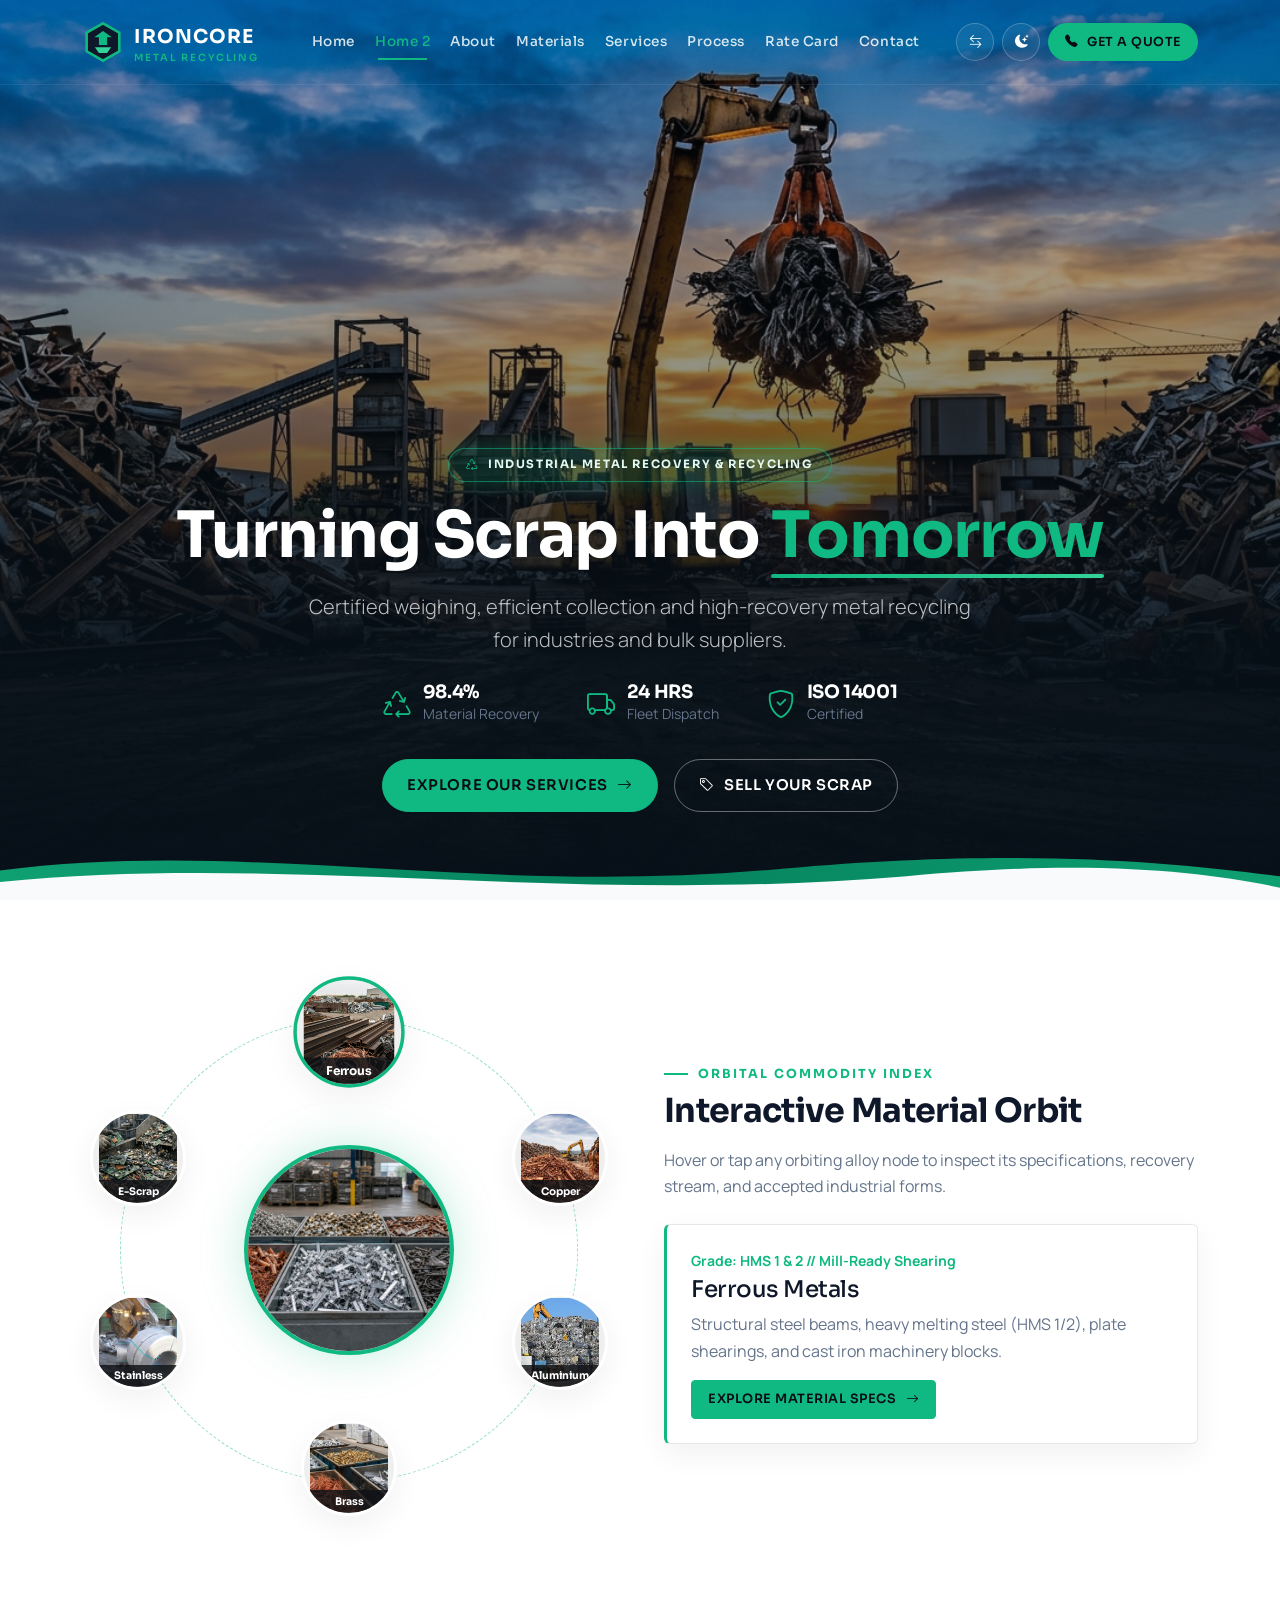
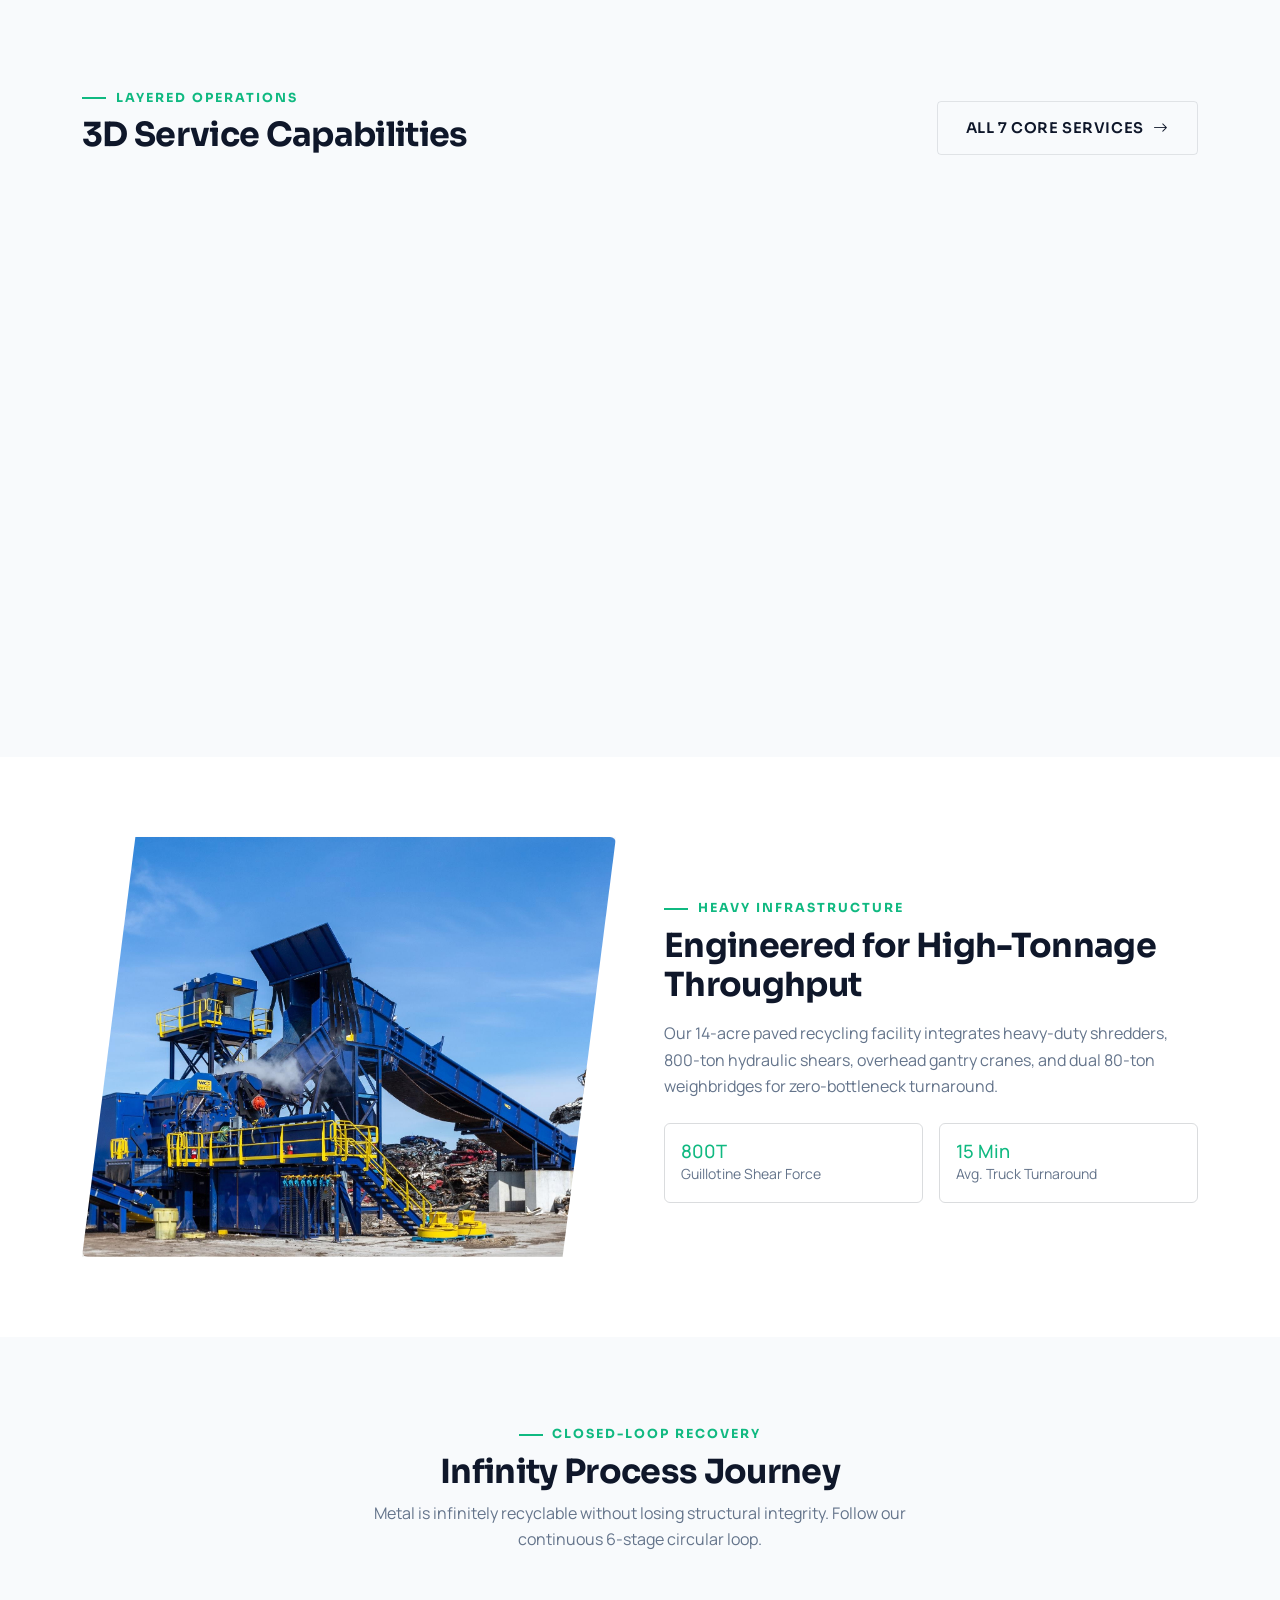
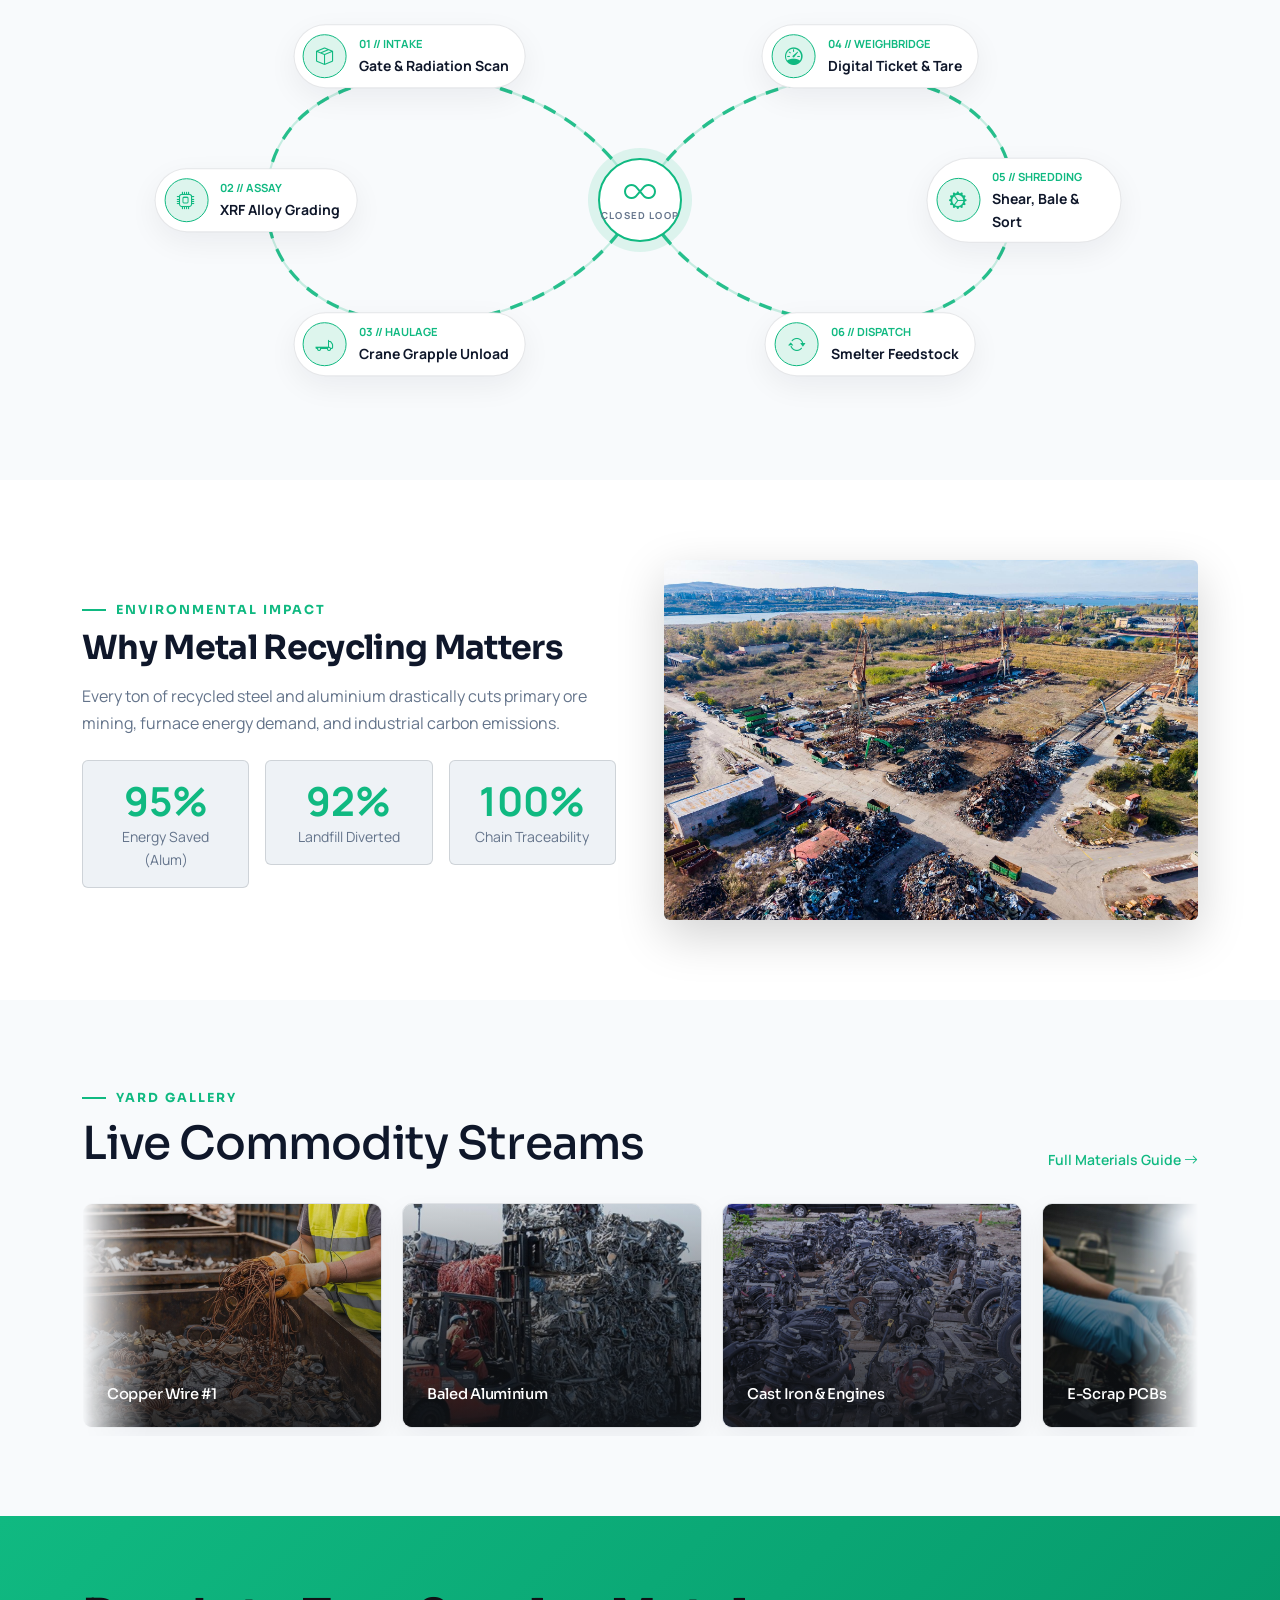
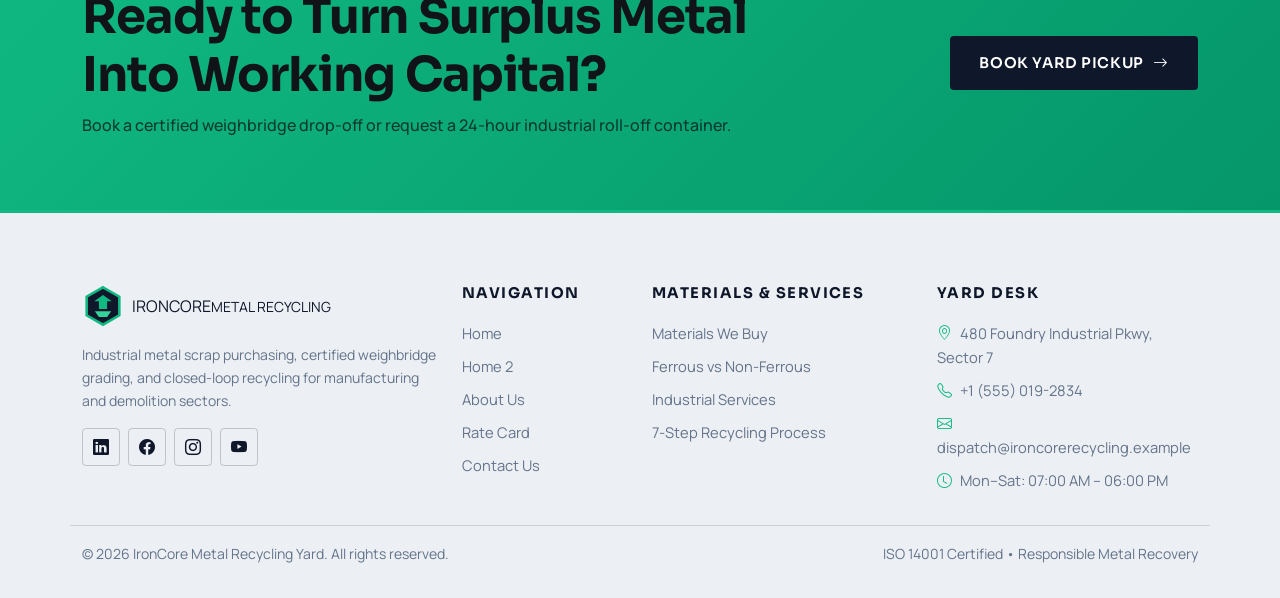
==== home-2.html @ f2bb81f0 "Add Metal Scrap & Recycling Yard static site files" ====
<!DOCTYPE html>
<html lang="en" dir="ltr" data-theme="light">
<head>
  <meta charset="UTF-8">
  <meta name="viewport" content="width=device-width, initial-scale=1.0">
  <title>Home 2 | IronCore Recycling &mdash; Precision Metal Recovery</title>
  <link rel="icon" type="image/svg+xml" href="data:image/svg+xml,%3Csvg xmlns='http://www.w3.org/2000/svg' viewBox='0 0 36 36'%3E%3Cpolygon points='18,2 32,10 32,26 18,34 4,26 4,10' fill='%230F172A' stroke='%2310B981' stroke-width='2.4'/%3E%3Cpath d='M18 8.5L25.5 14H21.5V20.5H14.5V14H10.5L18 8.5Z' fill='%2310B981'/%3E%3Cpath d='M11 22.5H25L21.5 27.5H14.5L11 22.5Z' fill='%2334D399'/%3E%3C/svg%3E">
  <meta name="description" content="Alternative industrial showcase for IronCore Metal Scrap &amp; Recycling Yard featuring circular orbit materials and infinity process journey.">
  <link rel="preconnect" href="https://fonts.googleapis.com">
  <link rel="preconnect" href="https://fonts.gstatic.com" crossorigin>
  <link href="https://fonts.googleapis.com/css2?family=Manrope:wght@400;500;600;700&family=Sora:wght@500;600;700&display=swap" rel="stylesheet">
  <link id="bootstrap-css" rel="stylesheet" href="https://cdn.jsdelivr.net/npm/bootstrap@5.3.3/dist/css/bootstrap.min.css">
  <link rel="stylesheet" href="https://cdn.jsdelivr.net/npm/bootstrap-icons@1.11.3/font/bootstrap-icons.min.css">
  <link rel="stylesheet" href="assets/css/style.css">
</head>
<body>

  <!-- GLOBAL HEADER -->
      <nav class="navbar navbar-expand-xl ic-navbar" aria-label="Main navigation">
    <div class="container">
      <a class="navbar-brand" href="index.html">
        <svg width="42" height="42" viewBox="0 0 36 36" fill="none" aria-hidden="true">
          <polygon points="18,2 32,10 32,26 18,34 4,26 4,10" fill="#0F172A" stroke="#10B981" stroke-width="2.2"/>
          <path d="M18 8.5L25.5 14H21.5V20.5H14.5V14H10.5L18 8.5Z" fill="#10B981"/>
          <path d="M11 22.5H25L21.5 27.5H14.5L11 22.5Z" fill="#34D399"/>
        </svg>
        <span>IRONCORE<small>METAL RECYCLING</small></span>
      </a>

      <button class="navbar-toggler ms-auto" type="button" data-bs-toggle="collapse" data-bs-target="#mainNav" aria-controls="mainNav" aria-expanded="false" aria-label="Toggle navigation">
        <i class="bi bi-list fs-4"></i>
      </button>

      <div class="collapse navbar-collapse" id="mainNav">
        <ul class="navbar-nav mx-xl-auto gap-xl-1 my-2 my-xl-0">
          <li class="nav-item"><a class="nav-link" href="index.html">Home</a></li>
          <li class="nav-item"><a class="nav-link active" href="home-2.html">Home 2</a></li>
          <li class="nav-item"><a class="nav-link" href="about.html">About</a></li>
          <li class="nav-item"><a class="nav-link" href="materials.html">Materials</a></li>
          <li class="nav-item"><a class="nav-link" href="services.html">Services</a></li>
          <li class="nav-item"><a class="nav-link" href="process.html">Process</a></li>
          <li class="nav-item"><a class="nav-link" href="rate-card.html">Rate Card</a></li>
          <li class="nav-item"><a class="nav-link" href="contact.html">Contact</a></li>
        </ul>
        <div class="d-flex flex-wrap align-items-center gap-2 pt-3 pt-xl-0 mt-2 mt-xl-0 border-top border-secondary border-opacity-25 border-xl-0">
          <button type="button" class="ic-icon-btn rounded-circle" data-rtl-toggle aria-label="Toggle RTL layout">
            <i class="bi bi-arrow-left-right"></i>
          </button>
          <button type="button" class="ic-icon-btn rounded-circle" data-theme-toggle aria-label="Toggle color theme">
            <i class="bi bi-sun-fill"></i>
          </button>
          <a href="contact.html" class="btn-industrial btn-orange rounded-pill py-2 px-3" style="font-size:0.78rem;">
            <i class="bi bi-telephone-fill"></i> Get a Quote
          </a>
        </div>
      </div>
    </div>
  </nav>

  <!-- SECTION 01: FULL-VIEWPORT CINEMATIC HERO -->
  <header class="hero-h2-cinematic">
    <div class="hero-h2-bg" style="background-image: url('assets/images/67.jpg');"></div>
    <div class="hero-h2-overlay"></div>

    <div class="container position-relative text-center" style="z-index: 4;">
      <div class="mb-3">
        <span class="h2-pill-eyebrow"><i class="bi bi-recycle text-orange"></i> INDUSTRIAL METAL RECOVERY &amp; RECYCLING</span>
      </div>
      <h1 class="display-3 fw-bold text-white mb-3">
        Turning Scrap Into <span class="h2-underline-word">Tomorrow</span>
      </h1>
      <p class="lead text-light opacity-75 mx-auto mb-4" style="max-width: 680px;">
        Certified weighing, efficient collection and high-recovery metal recycling for industries and bulk suppliers.
      </p>

      <div class="d-flex flex-wrap justify-content-center align-items-center gap-4 gap-md-5 mb-4 pb-2">
        <div class="h2-kpi-item">
          <i class="bi bi-recycle"></i>
          <div>
            <div class="h4 font-heading fw-bold text-white mb-0">98.4%</div>
            <div class="small text-steel">Material Recovery</div>
          </div>
        </div>
        <div class="h2-kpi-item">
          <i class="bi bi-truck"></i>
          <div>
            <div class="h4 font-heading fw-bold text-white mb-0">24 HRS</div>
            <div class="small text-steel">Fleet Dispatch</div>
          </div>
        </div>
        <div class="h2-kpi-item">
          <i class="bi bi-shield-check"></i>
          <div>
            <div class="h4 font-heading fw-bold text-white mb-0">ISO 14001</div>
            <div class="small text-steel">Certified</div>
          </div>
        </div>
      </div>

      <div class="d-flex flex-wrap justify-content-center gap-3">
        <a href="services.html" class="btn-industrial btn-orange rounded-pill px-4">
          Explore Our Services <i class="bi bi-arrow-right"></i>
        </a>
        <a href="contact.html" class="btn-industrial btn-outline-light-ind rounded-pill px-4">
          <i class="bi bi-tag"></i> Sell Your Scrap
        </a>
      </div>
    </div>

    <!-- Bottom Glowing Emerald Wave -->
    <svg class="h2-hero-wave" viewBox="0 0 1440 80" fill="none" preserveAspectRatio="none" aria-hidden="true">
      <defs>
        <linearGradient id="h2CinematicWave" x1="0%" y1="0%" x2="100%" y2="0%">
          <stop offset="0%" stop-color="#10B981"/>
          <stop offset="50%" stop-color="#059669"/>
          <stop offset="100%" stop-color="#10B981"/>
        </linearGradient>
      </defs>
      <path d="M0,48 C280,14 540,76 880,46 C1140,24 1310,38 1440,54 L1440,80 L0,80 Z" fill="url(#h2CinematicWave)" opacity="0.85"/>
      <path d="M0,60 C320,30 640,84 1020,54 C1220,36 1350,48 1440,66 L1440,80 L0,80 Z" fill="var(--bg-body)"/>
    </svg>
  </header>

  <!-- SECTION 02: CIRCULAR ORBIT MATERIALS -->
  <section class="section-pad bg-surface orbit-section">
    <div class="container">
      <div class="row align-items-center g-5">
        <div class="col-lg-6 reveal-on-scroll">
          <div class="orbit-stage">
            <div class="orbit-ring"></div>
            <div class="orbit-center">
              <img id="orbitCenterImg" src="assets/images/24.jpg" alt="Selected scrap metal grade">
            </div>

            <button type="button" class="orbit-node orbit-pos-1 active"
                    data-orbit-name="Ferrous Metals"
                    data-orbit-img="assets/images/13.jpg"
                    data-orbit-desc="Structural steel beams, heavy melting steel (HMS 1/2), plate shearings, and cast iron machinery blocks."
                    data-orbit-specs="Grade: HMS 1 &amp; 2 // Mill-Ready Shearing">
              <img src="assets/images/13.jpg" alt="Ferrous Metals">
              <span class="orbit-node-label">Ferrous</span>
            </button>

            <button type="button" class="orbit-node orbit-pos-2"
                    data-orbit-name="Copper Scrap"
                    data-orbit-img="assets/images/26.jpg"
                    data-orbit-desc="Bare bright #1 copper wire, #2 copper pipe, busbars, and clean industrial cable."
                    data-orbit-specs="Purity: 99%+ Cu // Granulation Ready">
              <img src="assets/images/26.jpg" alt="Copper Scrap">
              <span class="orbit-node-label">Copper</span>
            </button>

            <button type="button" class="orbit-node orbit-pos-3"
                    data-orbit-name="Aluminium"
                    data-orbit-img="assets/images/5.jpg"
                    data-orbit-desc="6061/6063 extrusions, cast alloys, litho sheets, and high-density baled UBCs."
                    data-orbit-specs="Density: Baled Cubes // Eddy-Current Sorted">
              <img src="assets/images/5.jpg" alt="Aluminium">
              <span class="orbit-node-label">Aluminium</span>
            </button>

            <button type="button" class="orbit-node orbit-pos-4"
                    data-orbit-name="Brass Alloys"
                    data-orbit-img="assets/images/46.jpg"
                    data-orbit-desc="Yellow brass valves, red brass plumbing fittings, CNC turnings, and radiator cores."
                    data-orbit-specs="Grade: C360 / Red Brass // XRF Verified">
              <img src="assets/images/46.jpg" alt="Brass">
              <span class="orbit-node-label">Brass</span>
            </button>

            <button type="button" class="orbit-node orbit-pos-5"
                    data-orbit-name="Stainless Steel"
                    data-orbit-img="assets/images/39.jpg"
                    data-orbit-desc="304, 316, and duplex stainless coils, food-grade tanks, and industrial process piping."
                    data-orbit-specs="Alloys: 304 / 316L // High-Nickel Recovery">
              <img src="assets/images/39.jpg" alt="Stainless Steel">
              <span class="orbit-node-label">Stainless</span>
            </button>

            <button type="button" class="orbit-node orbit-pos-6"
                    data-orbit-name="Electronic Scrap"
                    data-orbit-img="assets/images/53.jpg"
                    data-orbit-desc="High-grade server PCBs, telecom switchboards, electric motors, and insulated harnesses."
                    data-orbit-specs="Stream: WEEE Compliant // Precious Metal Recovery">
              <img src="assets/images/53.jpg" alt="Electronic Scrap">
              <span class="orbit-node-label">E-Scrap</span>
            </button>
          </div>
        </div>

        <div class="col-lg-6 reveal-on-scroll text-center text-lg-start">
          <span class="eyebrow-label mb-2">ORBITAL COMMODITY INDEX</span>
          <h2 class="display-title mb-3">Interactive Material Orbit</h2>
          <p class="text-steel mb-4">Hover or tap any orbiting alloy node to inspect its specifications, recovery stream, and accepted industrial forms.</p>

          <div class="callout-badge-card p-4">
            <div class="small text-orange fw-bold mb-1" id="orbitSelectedSpecs">Grade: HMS 1 &amp; 2 // Mill-Ready Shearing</div>
            <h3 class="h3 mb-2" id="orbitSelectedTitle">Ferrous Metals</h3>
            <p class="text-steel mb-3" id="orbitSelectedDesc">Structural steel beams, heavy melting steel (HMS 1/2), plate shearings, and cast iron machinery blocks.</p>
            <a href="materials.html" class="btn-industrial btn-orange py-2 px-3" style="font-size:0.8rem;">Explore Material Specs <i class="bi bi-arrow-right"></i></a>
          </div>
        </div>
      </div>
    </div>
  </section>

  <!-- SECTION 03: CREATIVE 3D STACKED SERVICE CARDS -->
  <section class="section-pad tech-grid-bg">
    <div class="container">
      <div class="row align-items-end mb-5 text-center text-lg-start">
        <div class="col-lg-7">
          <span class="eyebrow-label mb-2">LAYERED OPERATIONS</span>
          <h2 class="display-title mb-0">3D Service Capabilities</h2>
        </div>
        <div class="col-lg-5 text-lg-end mt-3 mt-lg-0">
          <a href="services.html" class="btn-industrial btn-outline-theme">All 7 Core Services <i class="bi bi-arrow-right"></i></a>
        </div>
      </div>

      <div class="row g-4 justify-content-center align-items-stretch reveal-on-scroll">
        <div class="col-md-6 col-lg-4">
          <div class="stacked-card-3d h-100">
            <img src="assets/images/15.jpg" alt="Industrial Scrap Collection" style="height:260px;width:100%;object-fit:cover;">
            <div class="p-4">
              <span class="small text-orange fw-bold">01 // LOGISTICS</span>
              <h3 class="h5 mt-1">Scheduled Fleet Pickup</h3>
              <p class="small text-steel mb-0">Roll-off bins and grapple trucks dispatched directly to your plant gate.</p>
            </div>
          </div>
        </div>
        <div class="col-md-6 col-lg-4">
          <div class="stacked-card-3d h-100">
            <img src="assets/images/35.jpg" alt="Metal Baling and Compaction" style="height:320px;width:100%;object-fit:cover;">
            <div class="p-4">
              <span class="small text-orange fw-bold">02 // PROCESSING</span>
              <h3 class="h5 mt-1">High-Density Baling</h3>
              <p class="small text-steel mb-0">Compacting loose aluminium, copper, and steel sheet into dense mill-grade cubes.</p>
            </div>
          </div>
        </div>
        <div class="col-md-6 col-lg-4">
          <div class="stacked-card-3d h-100">
            <img src="assets/images/48.jpg" alt="Alloy Sorting Bays" style="height:230px;width:100%;object-fit:cover;">
            <div class="p-4">
              <span class="small text-orange fw-bold">03 // GRADING</span>
              <h3 class="h5 mt-1">XRF Alloy Segregation</h3>
              <p class="small text-steel mb-0">Instant spectroscopic verification ensuring top-tier payouts per alloy grade.</p>
            </div>
          </div>
        </div>
      </div>
    </div>
  </section>

  <!-- SECTION 04: INDUSTRIAL CAPABILITY (DIAGONAL IMAGE MASK) -->
  <section class="section-pad bg-surface">
    <div class="container">
      <div class="row align-items-center g-5">
        <div class="col-lg-6 reveal-on-scroll">
          <div class="diagonal-mask-img shadow-lg">
            <img src="assets/images/30.jpg" alt="Heavy Industrial Metal Shredding Plant" style="width:100%;height:420px;object-fit:cover;">
          </div>
        </div>
        <div class="col-lg-6 reveal-on-scroll text-center text-lg-start">
          <span class="eyebrow-label mb-2">HEAVY INFRASTRUCTURE</span>
          <h2 class="display-title mb-3">Engineered for High-Tonnage Throughput</h2>
          <p class="text-steel mb-4">Our 14-acre paved recycling facility integrates heavy-duty shredders, 800-ton hydraulic shears, overhead gantry cranes, and dual 80-ton weighbridges for zero-bottleneck turnaround.</p>
          <div class="row g-3">
            <div class="col-6">
              <div class="p-3 border border-secondary border-opacity-25 rounded">
                <div class="h4 text-orange mb-0">800T</div>
                <div class="small text-steel">Guillotine Shear Force</div>
              </div>
            </div>
            <div class="col-6">
              <div class="p-3 border border-secondary border-opacity-25 rounded">
                <div class="h4 text-orange mb-0">15 Min</div>
                <div class="small text-steel">Avg. Truck Turnaround</div>
              </div>
            </div>
          </div>
        </div>
      </div>
    </div>
  </section>

  <!-- SECTION 05: INFINITY PROCESS JOURNEY -->
  <section class="section-pad">
    <div class="container">
      <div class="text-center mb-5">
        <span class="eyebrow-label mb-2">CLOSED-LOOP RECOVERY</span>
        <h2 class="display-title">Infinity Process Journey</h2>
        <p class="text-steel mx-auto" style="max-width:600px;">Metal is infinitely recyclable without losing structural integrity. Follow our continuous 6-stage circular loop.</p>
      </div>

      <div class="infinity-stage reveal-on-scroll">
        <svg class="infinity-svg" viewBox="0 0 900 340" fill="none" preserveAspectRatio="none" aria-hidden="true">
          <path d="M 450 170 C 370 30, 100 30, 100 170 C 100 310, 370 310, 450 170 C 530 30, 800 30, 800 170 C 800 310, 530 310, 450 170 Z"
                stroke="#10B981" stroke-width="2" opacity="0.22"/>
          <path class="scurve-flow-line" d="M 450 170 C 370 30, 100 30, 100 170 C 100 310, 370 310, 450 170 C 530 30, 800 30, 800 170 C 800 310, 530 310, 450 170 Z"
                stroke="#10B981" stroke-width="3" stroke-dasharray="12 10" opacity="0.88"/>
        </svg>

        <div class="infinity-center-core">
          <i class="bi bi-infinity text-orange fs-2 lh-1"></i>
          <span class="small fw-bold text-steel" style="font-size:0.6rem;letter-spacing:0.12em;">CLOSED LOOP</span>
        </div>

        <div class="infinity-node inf-pos-1">
          <div class="infinity-node-icon"><i class="bi bi-box-seam"></i></div>
          <div>
            <div class="small text-orange fw-bold" style="font-size:0.7rem;">01 // INTAKE</div>
            <div class="fw-bold small">Gate &amp; Radiation Scan</div>
          </div>
        </div>

        <div class="infinity-node inf-pos-2">
          <div class="infinity-node-icon"><i class="bi bi-cpu"></i></div>
          <div>
            <div class="small text-orange fw-bold" style="font-size:0.7rem;">02 // ASSAY</div>
            <div class="fw-bold small">XRF Alloy Grading</div>
          </div>
        </div>

        <div class="infinity-node inf-pos-3">
          <div class="infinity-node-icon"><i class="bi bi-truck-flatbed"></i></div>
          <div>
            <div class="small text-orange fw-bold" style="font-size:0.7rem;">03 // HAULAGE</div>
            <div class="fw-bold small">Crane Grapple Unload</div>
          </div>
        </div>

        <div class="infinity-node inf-pos-4">
          <div class="infinity-node-icon"><i class="bi bi-speedometer"></i></div>
          <div>
            <div class="small text-orange fw-bold" style="font-size:0.7rem;">04 // WEIGHBRIDGE</div>
            <div class="fw-bold small">Digital Ticket &amp; Tare</div>
          </div>
        </div>

        <div class="infinity-node inf-pos-5">
          <div class="infinity-node-icon"><i class="bi bi-gear-wide-connected"></i></div>
          <div>
            <div class="small text-orange fw-bold" style="font-size:0.7rem;">05 // SHREDDING</div>
            <div class="fw-bold small">Shear, Bale &amp; Sort</div>
          </div>
        </div>

        <div class="infinity-node inf-pos-6">
          <div class="infinity-node-icon"><i class="bi bi-arrow-repeat"></i></div>
          <div>
            <div class="small text-orange fw-bold" style="font-size:0.7rem;">06 // DISPATCH</div>
            <div class="fw-bold small">Smelter Feedstock</div>
          </div>
        </div>
      </div>
    </div>
  </section>

  <!-- SECTION 06: WHY RECYCLING MATTERS -->
  <section class="section-pad bg-surface">
    <div class="container">
      <div class="row align-items-center g-5">
        <div class="col-lg-6 reveal-on-scroll text-center text-lg-start">
          <span class="eyebrow-label mb-2">ENVIRONMENTAL IMPACT</span>
          <h2 class="display-title mb-3">Why Metal Recycling Matters</h2>
          <p class="text-steel mb-4">Every ton of recycled steel and aluminium drastically cuts primary ore mining, furnace energy demand, and industrial carbon emissions.</p>
          <div class="row g-3">
            <div class="col-sm-4">
              <div class="p-3 bg-surface-alt rounded text-center border border-secondary border-opacity-25">
                <div class="display-6 fw-bold text-orange">95%</div>
                <div class="small text-steel">Energy Saved (Alum)</div>
              </div>
            </div>
            <div class="col-sm-4">
              <div class="p-3 bg-surface-alt rounded text-center border border-secondary border-opacity-25">
                <div class="display-6 fw-bold text-orange">92%</div>
                <div class="small text-steel">Landfill Diverted</div>
              </div>
            </div>
            <div class="col-sm-4">
              <div class="p-3 bg-surface-alt rounded text-center border border-secondary border-opacity-25">
                <div class="display-6 fw-bold text-orange">100%</div>
                <div class="small text-steel">Chain Traceability</div>
              </div>
            </div>
          </div>
        </div>
        <div class="col-lg-6 reveal-on-scroll">
          <img src="assets/images/20.jpg" alt="Aerial view of sustainable metal recycling facility" class="rounded shadow-lg" style="width:100%;height:360px;object-fit:cover;">
        </div>
      </div>
    </div>
  </section>

  <!-- SECTION 07: MATERIALS SHOWCASE (HORIZONTAL SCROLL STRIP) -->
  <section class="section-pad">
    <div class="container">
      <div class="d-flex justify-content-between align-items-end mb-4">
        <div>
          <span class="eyebrow-label mb-2">YARD GALLERY</span>
          <h2 class="h1 mb-0">Live Commodity Streams</h2>
        </div>
        <a href="materials.html" class="text-orange fw-semibold small">Full Materials Guide <i class="bi bi-arrow-right"></i></a>
      </div>
      <div class="h-scroll-strip reveal-on-scroll">
        <div class="h-scroll-track">
          <div class="h-scroll-card"><img src="assets/images/60.jpg" alt="Copper wire sorting"><div class="mat-tile-overlay"><h5 class="h6 mb-0">Copper Wire #1</h5></div></div>
          <div class="h-scroll-card"><img src="assets/images/28.jpg" alt="Baled aluminium"><div class="mat-tile-overlay"><h5 class="h6 mb-0">Baled Aluminium</h5></div></div>
          <div class="h-scroll-card"><img src="assets/images/58.jpg" alt="Cast iron engines"><div class="mat-tile-overlay"><h5 class="h6 mb-0">Cast Iron &amp; Engines</h5></div></div>
          <div class="h-scroll-card"><img src="assets/images/59.jpg" alt="Circuit board e-scrap"><div class="mat-tile-overlay"><h5 class="h6 mb-0">E-Scrap PCBs</h5></div></div>
          <div class="h-scroll-card"><img src="assets/images/47.jpg" alt="Metal rollers"><div class="mat-tile-overlay"><h5 class="h6 mb-0">Sheet &amp; Coil Offcuts</h5></div></div>
          <div class="h-scroll-card"><img src="assets/images/60.jpg" alt="Copper wire sorting"><div class="mat-tile-overlay"><h5 class="h6 mb-0">Copper Wire #1</h5></div></div>
          <div class="h-scroll-card"><img src="assets/images/28.jpg" alt="Baled aluminium"><div class="mat-tile-overlay"><h5 class="h6 mb-0">Baled Aluminium</h5></div></div>
          <div class="h-scroll-card"><img src="assets/images/58.jpg" alt="Cast iron engines"><div class="mat-tile-overlay"><h5 class="h6 mb-0">Cast Iron &amp; Engines</h5></div></div>
          <div class="h-scroll-card"><img src="assets/images/59.jpg" alt="Circuit board e-scrap"><div class="mat-tile-overlay"><h5 class="h6 mb-0">E-Scrap PCBs</h5></div></div>
          <div class="h-scroll-card"><img src="assets/images/47.jpg" alt="Metal rollers"><div class="mat-tile-overlay"><h5 class="h6 mb-0">Sheet &amp; Coil Offcuts</h5></div></div>
        </div>
      </div>
    </div>
  </section>

  <!-- SECTION 08: FINAL CTA (ORANGE & CHARCOAL) -->
  <section class="py-5" style="background: linear-gradient(135deg, #10B981 0%, #059669 100%); color: #101317;">
    <div class="container py-4">
      <div class="row align-items-center g-4 text-center text-lg-start">
        <div class="col-lg-8">
          <h2 class="display-5 fw-bold mb-2">Ready to Turn Surplus Metal Into Working Capital?</h2>
          <p class="mb-0 fw-medium opacity-75">Book a certified weighbridge drop-off or request a 24-hour industrial roll-off container.</p>
        </div>
        <div class="col-lg-4 text-center text-lg-end">
          <a href="contact.html" class="btn-industrial bg-charcoal text-white">Book Yard Pickup <i class="bi bi-arrow-right"></i></a>
        </div>
      </div>
    </div>
  </section>

  <!-- GLOBAL FOOTER -->
  <footer class="ic-footer">
    <div class="container">
      <div class="row g-4 pb-4 border-bottom border-secondary border-opacity-25">
        <div class="col-lg-4">
          <a class="navbar-brand d-inline-flex align-items-center gap-2 mb-3 text-decoration-none" href="index.html">
        <svg width="42" height="42" viewBox="0 0 36 36" fill="none" aria-hidden="true">
          <polygon points="18,2 32,10 32,26 18,34 4,26 4,10" fill="#0F172A" stroke="#10B981" stroke-width="2.2"/>
          <path d="M18 8.5L25.5 14H21.5V20.5H14.5V14H10.5L18 8.5Z" fill="#10B981"/>
          <path d="M11 22.5H25L21.5 27.5H14.5L11 22.5Z" fill="#34D399"/>
        </svg>
            <span>IRONCORE<small>METAL RECYCLING</small></span>
          </a>
          <p class="small text-steel mb-3">Industrial metal scrap purchasing, certified weighbridge grading, and closed-loop recycling for manufacturing and demolition sectors.</p>
          <div class="d-flex gap-2">
            <a href="#" class="social-pill" aria-label="LinkedIn"><i class="bi bi-linkedin"></i></a>
            <a href="#" class="social-pill" aria-label="Facebook"><i class="bi bi-facebook"></i></a>
            <a href="#" class="social-pill" aria-label="Instagram"><i class="bi bi-instagram"></i></a>
            <a href="#" class="social-pill" aria-label="YouTube"><i class="bi bi-youtube"></i></a>
          </div>
        </div>
                <div class="col-6 col-lg-2">
          <h5>Navigation</h5>
          <ul>
            <li><a href="index.html">Home</a></li>
            <li><a href="home-2.html">Home 2</a></li>
            <li><a href="about.html#story">About Us</a></li>
            <li><a href="rate-card.html#rates">Rate Card</a></li>
            <li><a href="contact.html#pickup-form">Contact Us</a></li>
          </ul>
        </div>
        <div class="col-6 col-lg-3">
          <h5>Materials &amp; Services</h5>
          <ul>
            <li><a href="materials.html#categories">Materials We Buy</a></li>
            <li><a href="materials.html#comparison">Ferrous vs Non-Ferrous</a></li>
            <li><a href="services.html#portfolio">Industrial Services</a></li>
            <li><a href="process.html#stages">7-Step Recycling Process</a></li>
          </ul>
        </div>
        <div class="col-lg-3">
          <h5>Yard Desk</h5>
          <ul>
            <li><i class="bi bi-geo-alt text-orange me-2"></i>480 Foundry Industrial Pkwy, Sector 7</li>
            <li><i class="bi bi-telephone text-orange me-2"></i>+1 (555) 019-2834</li>
            <li><i class="bi bi-envelope text-orange me-2"></i>dispatch@ironcorerecycling.example</li>
            <li><i class="bi bi-clock text-orange me-2"></i>Mon&ndash;Sat: 07:00 AM &ndash; 06:00 PM</li>
          </ul>
        </div>
      </div>
      <div class="d-flex flex-column flex-md-row justify-content-between align-items-center pt-3 small text-steel">
        <span>&copy; 2026 IronCore Metal Recycling Yard. All rights reserved.</span>
        <span>ISO 14001 Certified &bull; Responsible Metal Recovery</span>
      </div>
    </div>
  </footer>

  <button id="backToTop" class="back-to-top" aria-label="Back to top"><i class="bi bi-arrow-up"></i></button>

  <script src="https://cdn.jsdelivr.net/npm/bootstrap@5.3.3/dist/js/bootstrap.bundle.min.js"></script>
  <script src="assets/js/main.js"></script>
</body>
</html>
---- assets/css/style.css ----
/* ==========================================================================
   IRONCORE RECYCLING â€” PREMIUM INDUSTRIAL DESIGN SYSTEM
   Single shared stylesheet for all 8 pages
   Supports Dark/Light themes ([data-theme="dark"|"light"]) & RTL/LTR ([dir="rtl"|"ltr"])
   ========================================================================== */

:root {
  /* Core Brand Palette â€” Emerald & Deep Slate Industrial */
  --ic-charcoal: #0F172A;
  --ic-black: #090D16;
  --ic-orange: #10B981;
  --ic-orange-hover: #059669;
  --ic-steel: #64748B;
  --ic-offwhite: #F8FAFC;
  --ic-white: #FFFFFF;

  /* Semantic Theme Tokens (Clean Light Editorial Default) */
  --bg-body: #F8FAFC;
  --bg-surface: #FFFFFF;
  --bg-surface-alt: #EEF2F6;
  --bg-elevated: #FFFFFF;
  --bg-contrast: #0F172A;
  --text-main: #0F172A;
  --text-muted: #64748B;
  --text-contrast: #FFFFFF;
  --border-subtle: rgba(15, 23, 42, 0.10);
  --border-strong: rgba(16, 185, 129, 0.45);
  --shadow-industrial: 0 24px 54px rgba(15, 23, 42, 0.10);
  --shadow-card: 0 10px 30px rgba(15, 23, 42, 0.06);
  --overlay-hero: linear-gradient(110deg, rgba(9, 13, 22, 0.90) 0%, rgba(15, 23, 42, 0.74) 55%, rgba(9, 13, 22, 0.58) 100%);

  /* Typography */
  --font-heading: 'Sora', system-ui, -apple-system, sans-serif;
  --font-body: 'Manrope', system-ui, -apple-system, sans-serif;

  /* Motion */
  --ease-industrial: cubic-bezier(0.22, 1, 0.36, 1);
  --transition-base: 0.35s var(--ease-industrial);
}

[data-theme="dark"] {
  --bg-body: #0B111E;
  --bg-surface: #111827;
  --bg-surface-alt: #1A2333;
  --bg-elevated: #1E293B;
  --bg-contrast: #F8FAFC;
  --text-main: #F1F5F9;
  --text-muted: #94A3B8;
  --text-contrast: #0F172A;
  --border-subtle: rgba(255, 255, 255, 0.10);
  --border-strong: rgba(16, 185, 129, 0.45);
  --shadow-industrial: 0 24px 54px rgba(0, 0, 0, 0.45);
  --shadow-card: 0 12px 30px rgba(0, 0, 0, 0.30);
}

/* ==========================================================================
   BASE & TYPOGRAPHY
   ========================================================================== */
*,
*::before,
*::after {
  box-sizing: border-box;
}

html {
  scroll-behavior: smooth;
  overflow-x: hidden;
}

body {
  font-family: var(--font-body);
  background-color: var(--bg-body);
  color: var(--text-main);
  line-height: 1.65;
  overflow-x: hidden;
  transition: background-color 0.35s ease, color 0.35s ease;
}

h1, h2, h3, h4, h5, h6, .font-heading {
  font-family: var(--font-heading);
  font-weight: 700;
  letter-spacing: -0.02em;
  line-height: 1.12;
}

a {
  color: inherit;
  text-decoration: none;
  transition: var(--transition-base);
}

img {
  max-width: 100%;
  height: auto;
  display: block;
}

.text-orange {
  color: var(--ic-orange) !important;
}

.bg-charcoal {
  background-color: var(--ic-charcoal) !important;
  color: var(--ic-white);
}

.bg-deep-black {
  background-color: var(--ic-black) !important;
  color: var(--ic-white);
}

.bg-surface {
  background-color: var(--bg-surface);
}

.bg-surface-alt {
  background-color: var(--bg-surface-alt);
}

.text-steel {
  color: var(--text-muted);
}

/* Clean Section Surface (No background grid lines) */
.tech-grid-bg {
  background-color: var(--bg-body);
}

.eyebrow-label {
  display: inline-flex;
  align-items: center;
  gap: 0.6rem;
  font-family: var(--font-heading);
  font-size: 0.78rem;
  font-weight: 700;
  letter-spacing: 0.16em;
  text-transform: uppercase;
  color: var(--ic-orange);
}

.eyebrow-label::before {
  content: '';
  display: inline-block;
  width: 24px;
  height: 2px;
  background-color: var(--ic-orange);
}

.section-pad {
  padding: 5rem 0;
  position: relative;
}

/* Balanced Typographic Hierarchy */
h1, .h1 { font-size: clamp(2.1rem, 3.6vw, 2.85rem); }
h2, .h2 { font-size: clamp(1.6rem, 2.5vw, 2.15rem); }
h3, .h3 { font-size: clamp(1.25rem, 1.8vw, 1.5rem); }
h4, .h4 { font-size: 1.15rem; }
h5, .h5 { font-size: 1rem; }
h6, .h6 { font-size: 0.92rem; }

.display-title {
  font-size: clamp(1.65rem, 2.6vw, 2.25rem);
  line-height: 1.16;
}

.inner-hero .display-title {
  font-size: clamp(2rem, 3.5vw, 2.8rem);
}

.hero-split-h2 .display-3 {
  font-size: clamp(2.15rem, 3.8vw, 3.1rem) !important;
  line-height: 1.1;
}

/* ==========================================================================
   BUTTONS
   ========================================================================== */
.btn-industrial {
  display: inline-flex;
  align-items: center;
  justify-content: center;
  gap: 0.6rem;
  padding: 0.85rem 1.75rem;
  font-family: var(--font-heading);
  font-weight: 600;
  font-size: 0.92rem;
  letter-spacing: 0.04em;
  text-transform: uppercase;
  border-radius: 4px;
  border: 1px solid transparent;
  cursor: pointer;
  transition: var(--transition-base);
}

.btn-orange {
  background-color: var(--ic-orange);
  color: var(--ic-black);
  border-color: var(--ic-orange);
}

.btn-orange:hover,
.btn-orange:focus {
  background-color: var(--ic-orange-hover);
  border-color: var(--ic-orange-hover);
  color: var(--ic-black);
  transform: translateY(-2px);
  box-shadow: 0 10px 24px rgba(16, 185, 129, 0.35);
}

.btn-outline-light-ind {
  background-color: transparent;
  color: var(--ic-white);
  border-color: rgba(255, 255, 255, 0.38);
}

.btn-outline-light-ind:hover {
  border-color: var(--ic-orange);
  background-color: rgba(16, 185, 129, 0.12);
  color: var(--ic-white);
}

.btn-outline-theme {
  background-color: transparent;
  color: var(--text-main);
  border-color: var(--border-subtle);
}

.btn-outline-theme:hover {
  border-color: var(--ic-orange);
  color: var(--ic-orange);
}

@media (max-width: 575.98px) {
  .hero-editorial .btn-industrial,
  .hero-split-h2 .btn-industrial,
  section .d-flex.flex-wrap > .btn-industrial {
    width: 100%;
    max-width: 300px;
  }
}

/* ==========================================================================
   GLOBAL HEADER & NAVIGATION
   ========================================================================== */
.ic-navbar {
  position: fixed;
  top: 0;
  inset-inline: 0;
  z-index: 1030;
  padding: 1rem 0;
  background-color: transparent;
  border-bottom: 1px solid rgba(255, 255, 255, 0.08);
  transition: background-color 0.35s ease, padding 0.35s ease, box-shadow 0.35s ease, border-color 0.35s ease;
}

.ic-navbar.scrolled,
.ic-navbar.navbar-solid {
  background-color: rgba(15, 23, 42, 0.96);
  backdrop-filter: blur(12px);
  -webkit-backdrop-filter: blur(12px);
  padding: 0.65rem 0;
  border-bottom-color: rgba(16, 185, 129, 0.25);
  box-shadow: 0 10px 30px rgba(0, 0, 0, 0.3);
}

[data-theme="light"] .ic-navbar.scrolled,
[data-theme="light"] .ic-navbar.navbar-solid {
  background-color: rgba(255, 255, 255, 0.96);
  border-bottom-color: rgba(15, 23, 42, 0.10);
  box-shadow: 0 10px 30px rgba(15, 23, 42, 0.08);
}

[data-theme="light"] .ic-navbar.scrolled .navbar-brand,
[data-theme="light"] .ic-navbar.navbar-solid .navbar-brand,
[data-theme="light"] .ic-navbar.scrolled .nav-link,
[data-theme="light"] .ic-navbar.navbar-solid .nav-link,
[data-theme="light"] .ic-navbar.scrolled .navbar-toggler,
[data-theme="light"] .ic-navbar.navbar-solid .navbar-toggler {
  color: #0F172A;
}

[data-theme="light"] .ic-navbar.scrolled .ic-icon-btn,
[data-theme="light"] .ic-navbar.navbar-solid .ic-icon-btn {
  color: #0F172A;
  border-color: rgba(15, 23, 42, 0.18);
  background: rgba(15, 23, 42, 0.04);
}

[data-theme="light"] .ic-navbar.scrolled .nav-link:hover,
[data-theme="light"] .ic-navbar.scrolled .nav-link:focus,
[data-theme="light"] .ic-navbar.scrolled .nav-link.show,
[data-theme="light"] .ic-navbar.scrolled .nav-link.active,
[data-theme="light"] .ic-navbar.navbar-solid .nav-link:hover,
[data-theme="light"] .ic-navbar.navbar-solid .nav-link:focus,
[data-theme="light"] .ic-navbar.navbar-solid .nav-link.show,
[data-theme="light"] .ic-navbar.navbar-solid .nav-link.active {
  color: var(--ic-orange);
}

[data-theme="light"] .ic-navbar.scrolled .dropdown-menu,
[data-theme="light"] .ic-navbar.navbar-solid .dropdown-menu {
  background-color: #FFFFFF;
  border-color: rgba(15, 23, 42, 0.12);
  box-shadow: 0 18px 40px rgba(15, 23, 42, 0.12);
}

[data-theme="light"] .ic-navbar.scrolled .dropdown-item,
[data-theme="light"] .ic-navbar.navbar-solid .dropdown-item {
  color: #0F172A;
}

.ic-navbar .navbar-brand {
  display: inline-flex;
  align-items: center;
  gap: 0.65rem;
  color: var(--ic-white);
  font-family: var(--font-heading);
  font-weight: 700;
  font-size: 1.2rem;
  letter-spacing: 0.06em;
}

.ic-navbar .navbar-brand small {
  display: block;
  font-size: 0.62rem;
  letter-spacing: 0.2em;
  color: var(--ic-orange);
  font-weight: 600;
  line-height: 1;
}

.ic-navbar .nav-link {
  color: rgba(255, 255, 255, 0.84);
  font-family: var(--font-heading);
  font-size: 0.85rem;
  font-weight: 500;
  letter-spacing: 0.04em;
  padding: 0.45rem 0.72rem;
  position: relative;
  white-space: nowrap;
}

.ic-navbar .nav-link:hover,
.ic-navbar .nav-link:focus,
.ic-navbar .nav-link.show,
.ic-navbar .dropdown-toggle.show,
.ic-navbar .nav-link.active {
  color: var(--ic-orange);
}

.ic-navbar .nav-link:not(.dropdown-toggle).active::after {
  content: '';
  position: absolute;
  bottom: 0;
  inset-inline: 0.72rem;
  height: 2px;
  background-color: var(--ic-orange);
}

.ic-navbar .nav-link.dropdown-toggle.active {
  border-bottom: 2px solid var(--ic-orange);
}

/* Navbar Dropdowns */
.ic-navbar .dropdown-menu {
  background-color: rgba(15, 23, 42, 0.98);
  backdrop-filter: blur(14px);
  border: 1px solid rgba(16, 185, 129, 0.25);
  border-radius: 6px;
  padding: 0.5rem;
  min-width: 210px;
  box-shadow: 0 18px 40px rgba(0, 0, 0, 0.35);
  margin-top: 0.5rem;
}

.ic-navbar .dropdown-item {
  color: rgba(255, 255, 255, 0.86);
  font-family: var(--font-heading);
  font-size: 0.84rem;
  font-weight: 500;
  padding: 0.55rem 0.85rem;
  border-radius: 4px;
  display: flex;
  align-items: center;
  gap: 0.55rem;
  transition: var(--transition-base);
}

.ic-navbar .dropdown-item:hover,
.ic-navbar .dropdown-item:focus,
.ic-navbar .dropdown-item.active {
  background-color: rgba(16, 185, 129, 0.14);
  color: var(--ic-orange);
}

@media (min-width: 1200px) {
  .ic-navbar .nav-item.dropdown:hover > .dropdown-menu {
    display: block;
  }
  .ic-navbar .navbar-collapse .border-top {
    border-top: 0 !important;
  }
}

.nav-controls {
  display: flex;
  align-items: center;
  gap: 0.5rem;
}

.ic-icon-btn {
  width: 38px;
  height: 38px;
  border-radius: 4px;
  border: 1px solid rgba(255, 255, 255, 0.22);
  background: rgba(255, 255, 255, 0.06);
  color: var(--ic-white);
  display: inline-flex;
  align-items: center;
  justify-content: center;
  font-size: 0.82rem;
  font-weight: 700;
  font-family: var(--font-heading);
  cursor: pointer;
  transition: var(--transition-base);
}

.ic-icon-btn:hover {
  border-color: var(--ic-orange);
  color: var(--ic-orange);
  background: rgba(16, 185, 129, 0.14);
}

.navbar-toggler {
  border: 1px solid rgba(255, 255, 255, 0.28);
  padding: 0.4rem 0.6rem;
  color: var(--ic-white);
}

.navbar-toggler:focus {
  box-shadow: 0 0 0 2px rgba(16, 185, 129, 0.4);
}

@media (max-width: 1199.98px) {
  .ic-navbar .navbar-collapse {
    background-color: var(--ic-charcoal);
    margin-top: 0.85rem;
    padding: 1.25rem;
    border-radius: 6px;
    border: 1px solid rgba(16, 185, 129, 0.25);
    box-shadow: 0 20px 40px rgba(0, 0, 0, 0.5);
  }
  .ic-navbar .nav-link.active::after {
    display: none;
  }
}

/* ==========================================================================
   HOME 1 â€” HERO & EDITORIAL SECTIONS
   ========================================================================== */
.hero-editorial {
  position: relative;
  min-height: 100vh;
  display: flex;
  flex-direction: column;
  justify-content: space-between;
  padding-top: 7.5rem;
  overflow: hidden;
  background-color: var(--ic-black);
  color: var(--ic-white);
}

.hero-bg-layer {
  position: absolute;
  inset: -6% 0;
  background-size: cover;
  background-position: center;
  z-index: 0;
  will-change: transform;
}

.hero-overlay {
  position: absolute;
  inset: 0;
  background: var(--overlay-hero);
  z-index: 1;
}

.hero-content-wrap {
  position: relative;
  z-index: 2;
  padding: 2.5rem 0 3rem;
}

.hero-title-xl {
  font-size: clamp(2.4rem, 4.4vw, 3.6rem);
  font-weight: 700;
  line-height: 1.06;
  letter-spacing: -0.025em;
  color: var(--ic-white);
}

.hero-stagger {
  display: block;
  opacity: 0;
  transform: translateY(24px);
  animation: staggerReveal 0.75s var(--ease-industrial) forwards;
}

.hero-stagger:nth-child(1) { animation-delay: 0.1s; }
.hero-stagger:nth-child(2) { animation-delay: 0.24s; }
.hero-stagger:nth-child(3) { animation-delay: 0.38s; }

@keyframes staggerReveal {
  to {
    opacity: 1;
    transform: translateY(0);
  }
}

.hero-orange-line {
  width: 0;
  height: 3px;
  background: var(--ic-orange);
  margin: 1.5rem 0;
  animation: lineGrow 0.9s var(--ease-industrial) 0.45s forwards;
}

@keyframes lineGrow {
  to { width: 110px; }
}

.hero-data-panel {
  background: rgba(15, 23, 42, 0.85);
  backdrop-filter: blur(14px);
  border: 1px solid rgba(16, 185, 129, 0.35);
  border-inline-start: 4px solid var(--ic-orange);
  border-radius: 6px;
  padding: 1.75rem;
  animation: panelSlide 0.85s var(--ease-industrial) 0.35s both;
}

@keyframes panelSlide {
  from {
    opacity: 0;
    transform: translateX(30px);
  }
  to {
    opacity: 1;
    transform: translateX(0);
  }
}

[dir="rtl"] .hero-data-panel {
  animation-name: panelSlideRtl;
}

@keyframes panelSlideRtl {
  from {
    opacity: 0;
    transform: translateX(-30px);
  }
  to {
    opacity: 1;
    transform: translateX(0);
  }
}

.hero-metric-row {
  padding: 0.9rem 0;
  border-bottom: 1px solid rgba(138, 148, 159, 0.2);
}

.hero-metric-row:last-child {
  border-bottom: 0;
  padding-bottom: 0;
}

/* Marquee Strip */
.marquee-strip {
  position: relative;
  z-index: 2;
  background: rgba(16, 19, 23, 0.92);
  border-top: 1px solid rgba(16, 185, 129, 0.3);
  border-bottom: 1px solid rgba(138, 148, 159, 0.18);
  overflow: hidden;
  padding: 0.9rem 0;
}

.marquee-track {
  display: flex;
  width: max-content;
  gap: 2.5rem;
  animation: marqueeScroll 28s linear infinite;
}

.marquee-strip:hover .marquee-track {
  animation-play-state: paused;
}

.marquee-item {
  display: inline-flex;
  align-items: center;
  gap: 0.65rem;
  font-family: var(--font-heading);
  font-size: 0.88rem;
  font-weight: 600;
  letter-spacing: 0.1em;
  text-transform: uppercase;
  color: var(--ic-offwhite);
  white-space: nowrap;
}

.marquee-item i {
  color: var(--ic-orange);
}

@keyframes marqueeScroll {
  0% { transform: translateX(0); }
  100% { transform: translateX(-50%); }
}

[dir="rtl"] .marquee-track {
  animation-name: marqueeScrollRtl;
}

@keyframes marqueeScrollRtl {
  0% { transform: translateX(0); }
  100% { transform: translateX(50%); }
}

/* Section 02 â€” Industrial Numbers */
.stats-strip {
  background-color: var(--bg-surface);
  border-bottom: 1px solid var(--border-subtle);
}

.stat-cell {
  padding: 2.25rem 1.5rem;
  border-inline-end: 1px solid var(--border-subtle);
  position: relative;
}

.stat-cell:last-child {
  border-inline-end: 0;
}

.stat-number {
  font-family: var(--font-heading);
  font-size: clamp(2.5rem, 4vw, 3.6rem);
  font-weight: 700;
  color: var(--text-main);
  line-height: 1;
}

.stat-number span {
  color: var(--ic-orange);
}

.stat-code {
  font-size: 0.72rem;
  letter-spacing: 0.16em;
  text-transform: uppercase;
  color: var(--ic-orange);
  font-weight: 700;
  margin-bottom: 0.5rem;
}

@media (max-width: 991.98px) {
  .stat-cell {
    border-inline-end: 0;
    border-bottom: 1px solid var(--border-subtle);
  }
  .stat-cell:last-child {
    border-bottom: 0;
  }
}

/* Section 03 â€” Asymmetric Material Gallery */
.asymmetric-gallery {
  display: grid;
  grid-template-columns: repeat(12, 1fr);
  gap: 1.25rem;
}

.mat-tile {
  position: relative;
  overflow: hidden;
  border-radius: 6px;
  background-color: var(--ic-charcoal);
  min-height: 260px;
  cursor: pointer;
}

.mat-tile img {
  position: absolute;
  inset: 0;
  width: 100%;
  height: 100%;
  object-fit: cover;
  transition: transform 0.65s var(--ease-industrial);
}

.mat-tile:hover img {
  transform: scale(1.07);
}

.mat-tile-overlay {
  position: absolute;
  inset: 0;
  background: linear-gradient(180deg, rgba(16, 19, 23, 0.12) 0%, rgba(16, 19, 23, 0.88) 100%);
  padding: 1.5rem;
  display: flex;
  flex-direction: column;
  justify-content: flex-end;
  color: var(--ic-white);
  transition: background 0.35s ease;
}

.mat-tile:hover .mat-tile-overlay {
  background: linear-gradient(180deg, rgba(16, 19, 23, 0.25) 0%, rgba(16, 19, 23, 0.94) 100%);
}

.mat-tile-desc {
  max-height: 0;
  opacity: 0;
  overflow: hidden;
  transition: max-height 0.4s ease, opacity 0.4s ease, margin-top 0.4s ease;
  font-size: 0.9rem;
  color: rgba(255, 255, 255, 0.82);
}

.mat-tile:hover .mat-tile-desc {
  max-height: 100px;
  opacity: 1;
  margin-top: 0.5rem;
}

.circle-arrow {
  width: 40px;
  height: 40px;
  border-radius: 50%;
  background: var(--ic-orange);
  color: var(--ic-black);
  display: inline-flex;
  align-items: center;
  justify-content: center;
  flex-shrink: 0;
  transition: transform 0.35s ease;
}

.mat-tile:hover .circle-arrow {
  transform: rotate(-35deg);
}

[dir="rtl"] .mat-tile:hover .circle-arrow {
  transform: rotate(35deg);
}

.mat-tile-featured { grid-column: span 6; grid-row: span 2; min-height: 540px; }

.infra-feature-tile {
  min-height: 210px;
}

@media (min-width: 992px) {
  .infra-feature-tile {
    min-height: 436px;
  }
}
.mat-tile-copper { grid-column: span 6; min-height: 260px; border-bottom: 3px solid var(--ic-orange); }
.mat-tile-alum { grid-column: span 3; min-height: 260px; }
.mat-tile-brass { grid-column: span 3; min-height: 260px; }
.mat-tile-steel { grid-column: span 5; min-height: 250px; }
.mat-tile-ewaste { grid-column: span 7; min-height: 250px; }

@media (max-width: 991.98px) {
  .mat-tile-featured,
  .mat-tile-copper,
  .mat-tile-alum,
  .mat-tile-brass,
  .mat-tile-steel,
  .mat-tile-ewaste {
    grid-column: span 6;
    grid-row: span 1;
    min-height: 260px;
  }
}

@media (max-width: 575.98px) {
  .mat-tile-featured,
  .mat-tile-copper,
  .mat-tile-alum,
  .mat-tile-brass,
  .mat-tile-steel,
  .mat-tile-ewaste {
    grid-column: span 12;
  }
}

/* Section 04 â€” Split Diagonal Services Reveal */
.diagonal-service-feature {
  position: relative;
  border-radius: 8px;
  overflow: hidden;
  min-height: 460px;
  background: var(--ic-charcoal);
}

.diagonal-service-feature img {
  width: 100%;
  height: 100%;
  object-fit: cover;
  position: absolute;
  inset: 0;
  transition: transform 0.6s ease;
}

.diagonal-service-feature:hover img {
  transform: scale(1.05);
}

.diagonal-panel-card {
  position: relative;
  overflow: hidden;
  border-radius: 6px;
  min-height: 142px;
  background: var(--bg-elevated);
  border: 1px solid var(--border-subtle);
  cursor: pointer;
  display: flex;
  align-items: center;
  transition: var(--transition-base);
}

.diagonal-panel-card.active,
.diagonal-panel-card:hover {
  border-color: var(--ic-orange);
  transform: translateX(6px);
}

[dir="rtl"] .diagonal-panel-card.active,
[dir="rtl"] .diagonal-panel-card:hover {
  transform: translateX(-6px);
}

.diagonal-thumb {
  width: 165px;
  height: 142px;
  flex-shrink: 0;
  overflow: hidden;
  clip-path: polygon(0 0, 100% 0, 82% 100%, 0 100%);
}

[dir="rtl"] .diagonal-thumb {
  clip-path: polygon(0 0, 100% 0, 100% 100%, 18% 100%);
}

.diagonal-thumb img {
  width: 100%;
  height: 100%;
  object-fit: cover;
  transition: transform 0.5s ease;
}

.diagonal-panel-card:hover .diagonal-thumb img {
  transform: scale(1.1);
}

/* Section 05 — S-Curve Process Timeline */
.scurve-wrapper {
  position: relative;
  padding: 2.5rem 0 1.5rem;
}

.scurve-svg-bg {
  position: absolute;
  top: 48px;
  left: 0;
  width: 100%;
  height: 140px;
  pointer-events: none;
  z-index: 0;
}

.scurve-flow-line {
  animation: scurveFlow 18s linear infinite;
}

@keyframes scurveFlow {
  to {
    stroke-dashoffset: -240;
  }
}

.scurve-step {
  position: relative;
  z-index: 1;
  text-align: center;
  padding: 0.75rem;
  opacity: 0;
  transform: translateY(22px);
  transition: opacity 0.6s var(--ease-industrial), transform 0.6s var(--ease-industrial);
}

.scurve-wrapper.revealed .scurve-step {
  opacity: 1;
  transform: translateY(0);
}

.scurve-wrapper.revealed .scurve-step:nth-child(1) { transition-delay: 0.05s; }
.scurve-wrapper.revealed .scurve-step:nth-child(2) { transition-delay: 0.15s; }
.scurve-wrapper.revealed .scurve-step:nth-child(3) { transition-delay: 0.25s; }
.scurve-wrapper.revealed .scurve-step:nth-child(4) { transition-delay: 0.35s; }
.scurve-wrapper.revealed .scurve-step:nth-child(5) { transition-delay: 0.45s; }
.scurve-wrapper.revealed .scurve-step:nth-child(6) { transition-delay: 0.55s; }

.scurve-step:nth-child(even) {
  margin-top: 3.75rem;
}

.scurve-node {
  position: relative;
  width: 72px;
  height: 72px;
  margin: 0 auto 1.15rem;
  border-radius: 50%;
  background: var(--bg-surface);
  border: 2px solid var(--ic-orange);
  color: var(--ic-orange);
  display: flex;
  align-items: center;
  justify-content: center;
  font-size: 1.45rem;
  box-shadow: 0 0 0 8px rgba(16, 185, 129, 0.12);
  transition: var(--transition-base);
}

.scurve-num {
  position: absolute;
  top: -6px;
  inset-inline-end: -6px;
  width: 24px;
  height: 24px;
  border-radius: 50%;
  background: var(--ic-orange);
  color: var(--ic-black);
  font-family: var(--font-heading);
  font-size: 0.68rem;
  font-weight: 700;
  display: flex;
  align-items: center;
  justify-content: center;
  box-shadow: 0 4px 10px rgba(0, 0, 0, 0.25);
}

.scurve-card {
  position: relative;
  background: transparent;
  border: none;
  padding: 0.85rem 0.4rem 0;
  box-shadow: none;
  transition: var(--transition-base);
}

.scurve-card::before {
  content: '';
  display: block;
  width: 1px;
  height: 16px;
  background: linear-gradient(180deg, var(--ic-orange), transparent);
  margin: -0.75rem auto 0.65rem;
}

.scurve-step:hover .scurve-node {
  background: var(--ic-orange);
  color: var(--ic-black);
  transform: scale(1.1) translateY(-3px);
  box-shadow: 0 0 0 12px rgba(16, 185, 129, 0.18);
}

.scurve-step:hover .scurve-card {
  transform: translateY(-2px);
}

.scurve-step:hover .scurve-card h4 {
  color: var(--ic-orange);
}

@media (max-width: 991.98px) {
  .scurve-svg-bg {
    display: none;
  }
  .scurve-step:nth-child(even) {
    margin-top: 0;
  }
  .scurve-mobile-track {
    row-gap: 1.5rem;
    position: relative;
  }
  .scurve-step {
    text-align: center;
    display: flex;
    flex-direction: column;
    align-items: center;
    padding: 0.75rem 1rem;
  }
  .scurve-node {
    margin: 0 auto 1.05rem;
    width: 62px;
    height: 62px;
  }
  .scurve-card {
    padding: 0.75rem 0.4rem 0;
  }
}

.scurve-svg-tablet {
  position: absolute;
  top: 0;
  left: 0;
  width: 100%;
  height: 100%;
  pointer-events: none;
  z-index: 0;
}

@media (max-width: 767.98px) {
  .scurve-mobile-track::before {
    content: '';
    position: absolute;
    top: 40px;
    bottom: 120px;
    left: 50%;
    transform: translateX(-50%);
    width: 2px;
    border-left: 2px dashed rgba(16, 185, 129, 0.55);
    z-index: 0;
  }
}

/* Section 06 â€” Why Choose Us Floating Callouts */
.machinery-callout-wrap {
  position: relative;
}

.callout-badge-card {
  background: var(--bg-elevated);
  border: 1px solid var(--border-subtle);
  border-inline-start: 3px solid var(--ic-orange);
  border-radius: 6px;
  padding: 1.25rem;
  box-shadow: var(--shadow-card);
  transition: var(--transition-base);
}

.callout-badge-card:hover {
  border-color: var(--ic-orange);
  transform: translateY(-4px);
}

.machinery-center-frame {
  position: relative;
  border-radius: 8px;
  overflow: hidden;
  border: 1px solid var(--border-strong);
  box-shadow: var(--shadow-industrial);
}

.machinery-center-frame::after {
  content: 'WEIGHBRIDGE & GRAPPLE OPS // Â±0.1%';
  position: absolute;
  bottom: 12px;
  inset-inline-start: 12px;
  background: rgba(16, 19, 23, 0.88);
  color: var(--ic-orange);
  font-family: var(--font-heading);
  font-size: 0.72rem;
  letter-spacing: 0.12em;
  padding: 0.35rem 0.75rem;
  border-radius: 3px;
}

/* ==========================================================================
   HOME 2 â€” COMPLETELY DIFFERENT VISUAL DIRECTION
   ========================================================================== */
.hero-split-h2 {
  position: relative;
  min-height: 92vh;
  display: flex;
  align-items: center;
  padding-top: 7.5rem;
  padding-bottom: 6.5rem;
  background: radial-gradient(circle at 22% 45%, rgba(16, 185, 129, 0.14) 0%, transparent 55%), #071018;
  color: #FFFFFF;
  overflow: hidden;
}

.h2-diag-media {
  position: absolute;
  top: 0;
  bottom: 0;
  inset-inline-end: 0;
  width: 58%;
  z-index: 1;
  clip-path: polygon(18% 0, 100% 0, 100% 100%, 0% 100%);
}

[dir="rtl"] .h2-diag-media {
  clip-path: polygon(0 0, 82% 0, 100% 100%, 0 100%);
}

.h2-diag-media::before {
  content: '';
  position: absolute;
  inset: 0;
  background: linear-gradient(90deg, rgba(7, 16, 24, 0.72) 0%, rgba(16, 185, 129, 0.18) 12%, transparent 32%);
  z-index: 2;
  pointer-events: none;
}

[dir="rtl"] .h2-diag-media::before {
  background: linear-gradient(270deg, rgba(7, 16, 24, 0.72) 0%, rgba(16, 185, 129, 0.18) 12%, transparent 32%);
}

.h2-diag-media img {
  width: 100%;
  height: 100%;
  object-fit: cover;
  object-position: center;
}

.h2-diag-glow {
  position: absolute;
  top: 0;
  bottom: 0;
  inset-inline-end: 48%;
  width: 120px;
  background: linear-gradient(90deg, transparent, rgba(16, 185, 129, 0.35), transparent);
  transform: skewX(-11deg);
  z-index: 2;
  pointer-events: none;
}

[dir="rtl"] .h2-diag-glow {
  transform: skewX(11deg);
}

.h2-hero-wave {
  position: absolute;
  bottom: -1px;
  left: 0;
  width: 100%;
  height: 76px;
  z-index: 3;
  pointer-events: none;
}

.h2-feature-pill {
  display: inline-flex;
  align-items: center;
  gap: 0.65rem;
  text-align: start;
  color: rgba(255, 255, 255, 0.86);
  font-size: 0.8rem;
  line-height: 1.25;
}

.h2-feature-pill i {
  font-size: 1.25rem;
  color: var(--ic-orange);
}

/* Home 2 — Full-Viewport Cinematic Centered Hero */
.hero-h2-cinematic {
  position: relative;
  min-height: 100vh;
  display: flex;
  flex-direction: column;
  justify-content: flex-end;
  padding-top: 7rem;
  padding-bottom: 5.5rem;
  background-color: #071018;
  color: #FFFFFF;
  overflow: hidden;
}

.hero-h2-bg {
  position: absolute;
  inset: 0;
  background-size: cover;
  background-position: center top;
  z-index: 0;
}

.hero-h2-overlay {
  position: absolute;
  inset: 0;
  background: linear-gradient(180deg, rgba(7, 16, 24, 0.14) 0%, rgba(7, 16, 24, 0.45) 42%, rgba(7, 16, 24, 0.92) 72%, #071018 100%);
  z-index: 1;
}

.h2-pill-eyebrow {
  display: inline-flex;
  align-items: center;
  gap: 0.5rem;
  padding: 0.4rem 1.1rem;
  border-radius: 50px;
  background: rgba(16, 185, 129, 0.14);
  border: 1px solid rgba(16, 185, 129, 0.55);
  box-shadow: 0 0 22px rgba(16, 185, 129, 0.28);
  color: #E2F8F0;
  font-family: var(--font-heading);
  font-size: 0.72rem;
  font-weight: 700;
  letter-spacing: 0.14em;
  text-transform: uppercase;
}

.h2-underline-word {
  position: relative;
  display: inline-block;
  color: var(--ic-orange);
}

.h2-underline-word::after {
  content: '';
  position: absolute;
  left: 0;
  right: 0;
  bottom: -4px;
  height: 4px;
  border-radius: 4px;
  background: linear-gradient(90deg, var(--ic-orange), #34D399);
}

.h2-kpi-item {
  display: inline-flex;
  align-items: center;
  gap: 0.75rem;
  text-align: start;
}

.h2-kpi-item i {
  font-size: 1.75rem;
  color: var(--ic-orange);
}

@media (max-width: 991.98px) {
  .hero-split-h2 {
    min-height: auto;
    padding-bottom: 5rem;
  }
  .h2-diag-media {
    position: relative;
    width: 100%;
    height: 300px;
    clip-path: none;
    border-radius: 12px;
    overflow: hidden;
    margin-top: 2rem;
  }
  .h2-diag-glow {
    display: none;
  }
  .h2-diag-media::before {
    background: linear-gradient(180deg, transparent 50%, rgba(7, 16, 24, 0.5) 100%);
  }
}

.h2-image-stage {
  position: relative;
  padding: 1.5rem;
}

.h2-main-img {
  border-radius: 14px;
  overflow: hidden;
  border: 1px solid rgba(16, 185, 129, 0.28);
  box-shadow: var(--shadow-industrial);
  aspect-ratio: 4/3;
  position: relative;
}

.h2-main-img img {
  width: 100%;
  height: 100%;
  object-fit: cover;
  transition: transform 0.8s var(--ease-industrial);
}

.h2-image-stage:hover .h2-main-img img {
  transform: scale(1.04);
}

.h2-stage-pill {
  position: absolute;
  top: 16px;
  inset-inline-end: 16px;
  background: rgba(9, 13, 22, 0.82);
  backdrop-filter: blur(10px);
  border: 1px solid rgba(16, 185, 129, 0.35);
  color: #FFFFFF;
  font-family: var(--font-heading);
  font-size: 0.72rem;
  font-weight: 600;
  letter-spacing: 0.08em;
  padding: 0.45rem 0.9rem;
  border-radius: 50px;
  display: inline-flex;
  align-items: center;
  gap: 0.45rem;
  z-index: 3;
}

.h2-circle-thumb {
  position: absolute;
  width: 108px;
  height: 108px;
  border-radius: 50%;
  overflow: hidden;
  border: 3px solid var(--ic-orange);
  box-shadow: var(--shadow-card);
  z-index: 3;
  animation: h2Float 6s ease-in-out infinite;
}

.h2-circle-thumb img {
  width: 100%;
  height: 100%;
  object-fit: cover;
}

.h2-circle-1 { top: -8px; inset-inline-start: -8px; }
.h2-circle-2 { bottom: 16px; inset-inline-end: -10px; animation-delay: -3s; }

@keyframes h2Float {
  0%, 100% { transform: translateY(0); }
  50% { transform: translateY(-7px); }
}

.h2-exp-badge {
  position: absolute;
  bottom: -14px;
  inset-inline-start: 12%;
  width: 114px;
  height: 114px;
  border-radius: 50%;
  background: linear-gradient(135deg, var(--ic-orange), var(--ic-orange-hover));
  color: var(--ic-black);
  display: flex;
  flex-direction: column;
  align-items: center;
  justify-content: center;
  text-align: center;
  font-family: var(--font-heading);
  box-shadow: 0 14px 34px rgba(16, 185, 129, 0.42);
  z-index: 4;
}

.h2-exp-badge::before {
  content: '';
  position: absolute;
  inset: -8px;
  border-radius: 50%;
  border: 1.5px dashed rgba(16, 185, 129, 0.65);
  animation: orbitSpin 24s linear infinite;
}

.vertical-orange-tag {
  writing-mode: vertical-rl;
  text-orientation: mixed;
  font-family: var(--font-heading);
  font-size: 0.75rem;
  letter-spacing: 0.22em;
  text-transform: uppercase;
  color: var(--ic-orange);
  font-weight: 700;
}

/* Home 2 â€” Circular Orbit Materials */
.orbit-section {
  overflow: hidden;
}

.orbit-stage {
  position: relative;
  width: 540px;
  height: 540px;
  max-width: 100%;
  margin: 0 auto;
  display: flex;
  align-items: center;
  justify-content: center;
}

.orbit-ring {
  position: absolute;
  inset: 38px;
  border-radius: 50%;
  border: 1px dashed rgba(16, 185, 129, 0.45);
  animation: orbitSpin 38s linear infinite;
}

.orbit-stage:hover .orbit-ring {
  animation-play-state: paused;
}

@keyframes orbitSpin {
  from { transform: rotate(0deg); }
  to { transform: rotate(360deg); }
}

.orbit-center {
  width: 210px;
  height: 210px;
  border-radius: 50%;
  overflow: hidden;
  border: 4px solid var(--ic-orange);
  position: relative;
  z-index: 3;
  box-shadow: 0 0 45px rgba(16, 185, 129, 0.25);
}

.orbit-center img {
  width: 100%;
  height: 100%;
  object-fit: cover;
}

.orbit-node {
  position: absolute;
  width: 96px;
  height: 96px;
  border-radius: 50%;
  border: 3px solid var(--bg-surface);
  overflow: hidden;
  cursor: pointer;
  z-index: 4;
  transition: transform 0.35s ease, border-color 0.35s ease;
  box-shadow: var(--shadow-card);
}

.orbit-node img {
  width: 100%;
  height: 100%;
  object-fit: cover;
}

.orbit-node:hover,
.orbit-node.active {
  transform: scale(1.16);
  border-color: var(--ic-orange);
}

.orbit-node-label {
  position: absolute;
  bottom: 0;
  inset-inline: 0;
  background: rgba(16, 19, 23, 0.82);
  color: var(--ic-white);
  font-size: 0.65rem;
  font-weight: 700;
  text-align: center;
  padding: 0.18rem 0.25rem;
  font-family: var(--font-heading);
}

/* 6 Positions around the 540px circle */
.orbit-pos-1 { top: 4px; left: 50%; transform: translateX(-50%); }
.orbit-pos-2 { top: 24%; right: 8px; }
.orbit-pos-3 { bottom: 24%; right: 8px; }
.orbit-pos-4 { bottom: 4px; left: 50%; transform: translateX(-50%); }
.orbit-pos-5 { bottom: 24%; left: 8px; }
.orbit-pos-6 { top: 24%; left: 8px; }

.orbit-pos-1:hover, .orbit-pos-1.active,
.orbit-pos-4:hover, .orbit-pos-4.active {
  transform: translateX(-50%) scale(1.16);
}

@media (max-width: 575.98px) {
  .orbit-stage {
    width: 330px;
    height: 330px;
  }
  .orbit-center {
    width: 130px;
    height: 130px;
  }
  .orbit-node {
    width: 68px;
    height: 68px;
  }
}

/* Home 2 â€” 3D Stacked Service Cards */
.stacked-card-3d {
  position: relative;
  border-radius: 10px;
  overflow: hidden;
  background: var(--bg-surface);
  border: 1px solid var(--border-subtle);
  box-shadow: 0 18px 40px rgba(16, 19, 23, 0.12), 0 4px 0 var(--ic-orange);
  transition: transform 0.4s var(--ease-industrial), box-shadow 0.4s ease;
}

.stacked-card-3d:hover {
  transform: translateY(-6px);
  box-shadow: 0 24px 50px rgba(16, 19, 23, 0.18), 0 6px 0 var(--ic-orange);
}

[dir="rtl"] .stacked-card-3d {
  box-shadow: 0 18px 40px rgba(16, 19, 23, 0.12), 0 4px 0 var(--ic-orange);
}

[dir="rtl"] .stacked-card-3d:hover {
  transform: translateY(-6px);
  box-shadow: 0 24px 50px rgba(16, 19, 23, 0.18), 0 6px 0 var(--ic-orange);
}

@media (max-width: 991.98px) {
  .stacked-card-3d img {
    height: 220px !important;
  }
}

/* Home 2 â€” Diagonal Mask Capability */
.diagonal-mask-img {
  clip-path: polygon(10% 0, 100% 0, 90% 100%, 0 100%);
  border-radius: 6px;
  overflow: hidden;
}

[dir="rtl"] .diagonal-mask-img {
  clip-path: polygon(0 0, 90% 0, 100% 100%, 10% 100%);
}

/* Home 2 — Infinity Loop Process Journey */
.infinity-stage {
  position: relative;
  max-width: 960px;
  height: 400px;
  margin: 0 auto;
}

.infinity-svg {
  position: absolute;
  inset: 0;
  width: 100%;
  height: 100%;
  pointer-events: none;
}

.infinity-center-core {
  position: absolute;
  top: 50%;
  left: 50%;
  transform: translate(-50%, -50%);
  width: 84px;
  height: 84px;
  border-radius: 50%;
  background: var(--bg-surface);
  border: 2px solid var(--ic-orange);
  display: flex;
  flex-direction: column;
  align-items: center;
  justify-content: center;
  box-shadow: 0 0 0 10px rgba(16, 185, 129, 0.12);
  z-index: 2;
}

.infinity-node {
  position: absolute;
  transform: translate(-50%, -50%);
  display: flex;
  align-items: center;
  gap: 0.75rem;
  background: var(--bg-surface);
  border: 1px solid var(--border-subtle);
  border-radius: 50px;
  padding: 0.55rem 1rem 0.55rem 0.55rem;
  box-shadow: var(--shadow-card);
  z-index: 3;
  min-width: 195px;
  transition: var(--transition-base);
}

.infinity-node:hover {
  border-color: var(--ic-orange);
  transform: translate(-50%, -54%);
  box-shadow: 0 14px 32px rgba(16, 185, 129, 0.18);
}

.infinity-node-icon {
  width: 44px;
  height: 44px;
  border-radius: 50%;
  background: rgba(16, 185, 129, 0.14);
  border: 1.5px solid var(--ic-orange);
  color: var(--ic-orange);
  display: flex;
  align-items: center;
  justify-content: center;
  font-size: 1.1rem;
  flex-shrink: 0;
  transition: var(--transition-base);
}

.infinity-node:hover .infinity-node-icon {
  background: var(--ic-orange);
  color: var(--ic-black);
}

.inf-pos-1 { left: 26%; top: 14%; }
.inf-pos-2 { left: 10%; top: 50%; }
.inf-pos-3 { left: 26%; top: 86%; }
.inf-pos-4 { left: 74%; top: 14%; }
.inf-pos-5 { left: 90%; top: 50%; }
.inf-pos-6 { left: 74%; top: 86%; }

@media (max-width: 991.98px) {
  .infinity-stage {
    height: auto;
    display: grid;
    grid-template-columns: repeat(auto-fit, minmax(230px, 1fr));
    gap: 1rem;
  }
  .infinity-svg,
  .infinity-center-core {
    display: none;
  }
  .infinity-node {
    position: static;
    transform: none;
    border-radius: 10px;
  }
  .infinity-node:hover {
    transform: translateY(-3px);
  }
}

/* About Page — Circular Commitment Infographic */
.commitment-grid {
  position: relative;
  display: grid;
  grid-template-columns: 1fr 220px 1fr;
  gap: 2rem;
  align-items: center;
}

.commitment-hub {
  width: 220px;
  height: 220px;
  margin: 0 auto;
  border-radius: 50%;
  background: var(--bg-surface);
  border: 2px solid var(--ic-orange);
  box-shadow: 0 0 0 14px rgba(16, 185, 129, 0.10), var(--shadow-card);
  display: flex;
  flex-direction: column;
  align-items: center;
  justify-content: center;
  text-align: center;
  padding: 1.25rem;
  position: relative;
}

.commitment-hub::before {
  content: '';
  position: absolute;
  inset: -14px;
  border-radius: 50%;
  border: 1px dashed rgba(16, 185, 129, 0.45);
  animation: orbitSpin 30s linear infinite;
}

.commitment-pillar {
  background: var(--bg-body);
  border: 1px solid var(--border-subtle);
  border-radius: 10px;
  padding: 1.35rem;
  display: flex;
  align-items: flex-start;
  gap: 1rem;
  transition: var(--transition-base);
}

.commitment-pillar:hover {
  border-color: var(--ic-orange);
  transform: translateY(-4px);
  box-shadow: var(--shadow-card);
}

.commitment-icon {
  width: 48px;
  height: 48px;
  border-radius: 50%;
  background: rgba(16, 185, 129, 0.14);
  border: 1.5px solid var(--ic-orange);
  color: var(--ic-orange);
  display: flex;
  align-items: center;
  justify-content: center;
  font-size: 1.25rem;
  flex-shrink: 0;
  transition: var(--transition-base);
}

.commitment-pillar:hover .commitment-icon {
  background: var(--ic-orange);
  color: var(--ic-black);
}

@media (max-width: 991.98px) {
  .commitment-grid {
    grid-template-columns: 1fr;
  }
  .commitment-hub {
    width: 180px;
    height: 180px;
    margin: 0.75rem auto;
  }
}

/* ==========================================================================
   PAGE HEROES (INNER PAGES)
   ========================================================================== */
.inner-hero {
  position: relative;
  padding: 9.5rem 0 4.5rem;
  background-color: var(--ic-black);
  color: var(--ic-white);
  overflow: hidden;
  text-align: center;
}

.inner-hero .lead {
  margin-inline: auto;
}

.inner-hero-bg {
  position: absolute;
  inset: 0;
  background-size: cover;
  background-position: center;
  opacity: 0.38;
}

.inner-hero-overlay {
  position: absolute;
  inset: 0;
  background: linear-gradient(180deg, rgba(16, 19, 23, 0.72) 0%, rgba(15, 23, 42, 0.94) 100%);
}

.breadcrumb-ind {
  display: flex;
  flex-wrap: wrap;
  justify-content: center;
  gap: 0.5rem;
  font-size: 0.84rem;
  color: var(--ic-steel);
  list-style: none;
  padding: 0;
  margin-bottom: 1rem;
}

.breadcrumb-ind a:hover {
  color: var(--ic-orange);
}

/* ==========================================================================
   MATERIALS PAGE â€” HEXAGONAL GALLERY
   ========================================================================== */
.hex-grid {
  display: grid;
  grid-template-columns: repeat(4, 1fr);
  gap: 1.5rem;
}

@media (max-width: 1199.98px) {
  .hex-grid {
    grid-template-columns: repeat(3, 1fr);
  }
}

@media (max-width: 991.98px) {
  .hex-grid {
    grid-template-columns: repeat(2, 1fr);
  }
}

@media (max-width: 575.98px) {
  .hex-grid {
    grid-template-columns: 1fr;
  }
}

.hex-card {
  position: relative;
  background: var(--bg-surface);
  border: 1px solid var(--border-subtle);
  border-radius: 10px;
  overflow: hidden;
  padding: 0 0 1.25rem;
  transition: transform 0.35s var(--ease-industrial), border-color 0.35s ease, box-shadow 0.35s ease;
  display: flex;
  flex-direction: column;
  text-align: start;
  box-shadow: var(--shadow-card);
}

.hex-card:hover {
  transform: translateY(-5px);
  border-color: var(--ic-orange);
  box-shadow: var(--shadow-industrial);
}

.hex-photo-wrap {
  position: relative;
  width: 100%;
  height: 175px;
  margin-bottom: 1.1rem;
  overflow: hidden;
  background: var(--bg-surface-alt);
}

.hex-photo-wrap img {
  width: 100%;
  height: 100%;
  object-fit: cover;
  transition: transform 0.55s var(--ease-industrial);
}

.hex-card:hover .hex-photo-wrap img {
  transform: scale(1.06);
}

.hex-card > *:not(.hex-photo-wrap) {
  padding-inline: 1.25rem;
}

.hex-card h3 {
  font-size: 1.08rem;
  margin-bottom: 0.4rem;
}

.hex-card p {
  font-size: 0.85rem;
  line-height: 1.5;
  margin-bottom: 0.65rem;
}

.hex-card .small.mb-3 {
  font-size: 0.8rem;
  margin-bottom: 0.9rem !important;
}

/* Horizontal Photo Strip — Seamless Auto-Scroll Gallery */
.h-scroll-strip {
  overflow: hidden;
  padding: 0.5rem 0;
  -webkit-mask-image: linear-gradient(90deg, transparent 0%, #000 6%, #000 94%, transparent 100%);
  mask-image: linear-gradient(90deg, transparent 0%, #000 6%, #000 94%, transparent 100%);
}

.h-scroll-track {
  display: flex;
  width: max-content;
  gap: 1.25rem;
  animation: galleryScroll 34s linear infinite;
}

.h-scroll-strip:hover .h-scroll-track {
  animation-play-state: paused;
}

@keyframes galleryScroll {
  0% { transform: translateX(0); }
  100% { transform: translateX(-50%); }
}

[dir="rtl"] .h-scroll-track {
  animation-name: galleryScrollRtl;
}

@keyframes galleryScrollRtl {
  0% { transform: translateX(0); }
  100% { transform: translateX(50%); }
}

.h-scroll-card {
  flex: 0 0 300px;
  border-radius: 10px;
  border: 1px solid var(--border-subtle);
  overflow: hidden;
  position: relative;
  height: 225px;
  box-shadow: var(--shadow-card);
  transition: transform 0.35s var(--ease-industrial), border-color 0.35s ease;
}

.h-scroll-card:hover {
  transform: translateY(-4px);
  border-color: var(--ic-orange);
}

.h-scroll-card img {
  width: 100%;
  height: 100%;
  object-fit: cover;
  transition: transform 0.55s var(--ease-industrial);
}

.h-scroll-card:hover img {
  transform: scale(1.07);
}

/* ==========================================================================
   SERVICES PAGE â€” VERTICAL TAB PORTFOLIO
   ========================================================================== */
.service-tab-btn {
  width: 100%;
  flex: 1;
  text-align: start;
  background: var(--bg-surface);
  border: 1px solid var(--border-subtle);
  border-inline-start: 4px solid transparent;
  padding: 0.95rem 1.25rem;
  border-radius: 8px;
  color: var(--text-main);
  font-family: var(--font-heading);
  font-weight: 600;
  font-size: 0.94rem;
  display: flex;
  align-items: center;
  justify-content: space-between;
  margin-bottom: 0;
  cursor: pointer;
  transition: var(--transition-base);
}

.service-tab-btn i {
  width: 28px;
  height: 28px;
  border-radius: 50%;
  background: rgba(16, 185, 129, 0.08);
  display: inline-flex;
  align-items: center;
  justify-content: center;
  font-size: 0.85rem;
  transition: var(--transition-base);
}

.service-tab-btn:hover,
.service-tab-btn.active {
  background: var(--bg-elevated);
  border-color: var(--border-strong);
  border-inline-start-color: var(--ic-orange);
  color: var(--ic-orange);
  transform: translateX(4px);
  box-shadow: var(--shadow-card);
}

[dir="rtl"] .service-tab-btn:hover,
[dir="rtl"] .service-tab-btn.active {
  transform: translateX(-4px);
}

.service-tab-btn.active i {
  background: var(--ic-orange);
  color: var(--ic-black);
}

.service-display-panel {
  background: var(--bg-surface);
  border: 1px solid var(--border-subtle);
  border-radius: 10px;
  overflow: hidden;
  box-shadow: var(--shadow-industrial);
  display: flex;
  flex-direction: column;
}

.service-display-img {
  height: 290px;
  overflow: hidden;
  position: relative;
}

.service-display-img::after {
  content: '';
  position: absolute;
  inset: 0;
  background: linear-gradient(180deg, transparent 45%, rgba(9, 13, 22, 0.55) 100%);
  pointer-events: none;
}

.service-display-panel:hover .service-display-img img {
  transform: scale(1.04);
}

.service-display-img img {
  width: 100%;
  height: 100%;
  object-fit: cover;
  transition: opacity 0.35s ease, transform 0.6s var(--ease-industrial);
}

#srvDisplayList li {
  padding: 0.45rem 0;
  border-bottom: 1px solid var(--border-subtle);
  font-size: 0.92rem;
}

#srvDisplayList li:last-child {
  border-bottom: 0;
}

/* Services Page — 4-Stage Connected Workflow */
.workflow-pipeline {
  position: relative;
}

.workflow-rail {
  position: absolute;
  top: 34px;
  left: 12%;
  right: 12%;
  height: 2px;
  background: linear-gradient(90deg, var(--ic-orange), rgba(16, 185, 129, 0.25), var(--ic-orange));
  z-index: 0;
}

.workflow-stage {
  position: relative;
  z-index: 1;
  background: var(--bg-body);
  border: 1px solid var(--border-subtle);
  border-radius: 10px;
  padding: 1.5rem 1.25rem;
  height: 100%;
  display: flex;
  flex-direction: column;
  transition: var(--transition-base);
}

.workflow-stage:hover {
  border-color: var(--ic-orange);
  transform: translateY(-5px);
  box-shadow: var(--shadow-card);
}

.workflow-icon-ring {
  width: 56px;
  height: 56px;
  border-radius: 50%;
  background: var(--bg-surface);
  border: 2px solid var(--ic-orange);
  color: var(--ic-orange);
  display: flex;
  align-items: center;
  justify-content: center;
  font-size: 1.25rem;
  margin-bottom: 1rem;
  box-shadow: 0 0 0 6px rgba(16, 185, 129, 0.12);
  transition: var(--transition-base);
}

.workflow-stage:hover .workflow-icon-ring {
  background: var(--ic-orange);
  color: var(--ic-black);
}

.workflow-watermark {
  position: absolute;
  top: 1rem;
  inset-inline-end: 1.25rem;
  font-family: var(--font-heading);
  font-size: 2rem;
  font-weight: 700;
  color: var(--ic-orange);
  opacity: 0.18;
  line-height: 1;
}

/* ==========================================================================
   ABOUT & PROCESS â€” WINDING TIMELINES
   ========================================================================== */
.winding-timeline {
  position: relative;
  padding: 2rem 0;
}

.winding-spine {
  position: absolute;
  top: 0;
  bottom: 0;
  left: 50%;
  width: 3px;
  background: linear-gradient(180deg, var(--ic-orange), rgba(16, 185, 129, 0.2));
  transform: translateX(-50%);
}

.winding-row {
  display: flex;
  align-items: center;
  justify-content: space-between;
  margin-bottom: 3rem;
  position: relative;
}

.winding-row:nth-child(even) {
  flex-direction: row-reverse;
}

.winding-card {
  width: 44%;
  background: var(--bg-surface);
  border: 1px solid var(--border-subtle);
  border-radius: 10px;
  padding: 1.35rem;
  box-shadow: var(--shadow-card);
  transition: var(--transition-base);
}

.winding-row:hover .winding-card {
  border-color: var(--ic-orange);
  transform: translateY(-4px);
  box-shadow: var(--shadow-industrial);
}

.winding-node {
  position: relative;
  width: 60px;
  height: 60px;
  border-radius: 50%;
  background: var(--bg-surface);
  border: 2px solid var(--ic-orange);
  color: var(--ic-orange);
  font-family: var(--font-heading);
  font-weight: 700;
  font-size: 1.25rem;
  display: flex;
  align-items: center;
  justify-content: center;
  z-index: 2;
  box-shadow: 0 0 0 8px var(--bg-body);
  transition: var(--transition-base);
}

.winding-row:hover .winding-node {
  background: var(--ic-orange);
  color: var(--ic-black);
  transform: scale(1.08);
}

@media (max-width: 767.98px) {
  .winding-spine {
    left: 26px;
  }
  [dir="rtl"] .winding-spine {
    left: auto;
    right: 26px;
  }
  .winding-row,
  .winding-row:nth-child(even) {
    flex-direction: column;
    align-items: flex-start;
    padding-inline-start: 4.25rem;
  }
  .winding-card {
    width: 100%;
  }
  .winding-node {
    position: absolute;
    top: 0;
    left: 0;
  }
  [dir="rtl"] .winding-node {
    left: auto;
    right: 0;
  }
}

/* ==========================================================================
   RATE CARD TABLE & ACCORDION
   ========================================================================== */
.rate-table-wrap {
  background: var(--bg-surface);
  border: 1px solid var(--border-subtle);
  border-radius: 8px;
  overflow: hidden;
  box-shadow: var(--shadow-card);
}

.table-industrial {
  margin-bottom: 0;
  color: var(--text-main);
  min-width: 680px;
}

.rate-table-wrap .table-responsive {
  overflow-x: auto;
  -webkit-overflow-scrolling: touch;
}

@media (max-width: 575.98px) {
  [data-rate-filter].btn-industrial {
    width: auto !important;
    max-width: none !important;
  }
}

.table-industrial thead th {
  background-color: var(--ic-charcoal);
  color: var(--ic-white);
  font-family: var(--font-heading);
  font-size: 0.82rem;
  letter-spacing: 0.08em;
  text-transform: uppercase;
  padding: 1rem 1.25rem;
  border-bottom: 2px solid var(--ic-orange);
}

.table-industrial tbody td {
  padding: 1rem 1.25rem;
  border-color: var(--border-subtle);
  vertical-align: middle;
  background-color: var(--bg-surface);
  color: var(--text-main);
}

.table-industrial tbody tr:hover td {
  background-color: var(--bg-surface-alt);
}

/* Accordion */
.accordion-industrial .accordion-item {
  background: var(--bg-surface);
  border: 1px solid var(--border-subtle);
  margin-bottom: 0.75rem;
  border-radius: 6px;
  overflow: hidden;
}

.accordion-industrial .accordion-button {
  background: var(--bg-surface);
  color: var(--text-main);
  font-family: var(--font-heading);
  font-weight: 600;
  box-shadow: none;
}

.accordion-industrial .accordion-button:not(.collapsed) {
  background: var(--bg-elevated);
  color: var(--ic-orange);
}

.accordion-industrial .accordion-body {
  color: var(--text-muted);
  background: var(--bg-surface);
}

[data-theme="dark"] .accordion-industrial .accordion-button::after {
  filter: brightness(0) invert(0.9);
}

[data-theme="dark"] .accordion-industrial .accordion-button:not(.collapsed)::after {
  filter: brightness(0) saturate(100%) invert(64%) sepia(56%) saturate(568%) hue-rotate(109deg) brightness(94%) contrast(91%);
}

/* Form Controls (Dark & Light Theme Aware) */
.form-control,
.form-select {
  background-color: var(--bg-surface-alt);
  color: var(--text-main);
  border: 1px solid var(--border-subtle);
  padding: 0.7rem 0.95rem;
  border-radius: 5px;
  transition: border-color 0.25s ease, box-shadow 0.25s ease, background-color 0.25s ease;
}

.form-control::placeholder {
  color: var(--text-muted);
  opacity: 0.75;
}

.form-control:focus,
.form-select:focus {
  background-color: var(--bg-surface-alt);
  color: var(--text-main);
  border-color: var(--ic-orange);
  box-shadow: 0 0 0 3px rgba(16, 185, 129, 0.22);
}

[data-theme="dark"] .form-control::-webkit-calendar-picker-indicator {
  filter: invert(0.85);
}

[data-theme="dark"] .form-select {
  --bs-form-select-bg-img: url("data:image/svg+xml,%3csvg xmlns='http://www.w3.org/2000/svg' viewBox='0 0 16 16'%3e%3cpath fill='none' stroke='%2394A3B8' stroke-linecap='round' stroke-linejoin='round' stroke-width='2' d='m2 5 6 6 6-6'/%3e%3c/svg%3e");
}

/* ==========================================================================
   SCROLL REVEAL & BACK TO TOP
   ========================================================================== */
.reveal-on-scroll {
  opacity: 0;
  transform: translateY(26px);
  transition: opacity 0.65s var(--ease-industrial), transform 0.65s var(--ease-industrial);
}

.reveal-on-scroll.revealed {
  opacity: 1;
  transform: translateY(0);
}

.back-to-top {
  position: fixed;
  bottom: 24px;
  inset-inline-end: 24px;
  width: 44px;
  height: 44px;
  border-radius: 4px;
  background: var(--ic-orange);
  color: var(--ic-black);
  border: none;
  display: flex;
  align-items: center;
  justify-content: center;
  font-size: 1.15rem;
  box-shadow: 0 8px 24px rgba(16, 185, 129, 0.35);
  opacity: 0;
  visibility: hidden;
  transform: translateY(12px);
  z-index: 1020;
  cursor: pointer;
  transition: var(--transition-base);
}

.back-to-top.show {
  opacity: 1;
  visibility: visible;
  transform: translateY(0);
}

/* ==========================================================================
   FOOTER
   ========================================================================== */
.ic-footer {
  background-color: var(--ic-black);
  color: var(--ic-offwhite);
  border-top: 3px solid var(--ic-orange);
  padding: 4.5rem 0 2rem;
  transition: background-color 0.35s ease, color 0.35s ease;
}

[data-theme="light"] .ic-footer {
  background-color: #ECEFF3;
  color: #0F172A;
}

[data-theme="light"] .ic-footer h5,
[data-theme="light"] .ic-footer .text-white {
  color: #0F172A !important;
}

[data-theme="light"] .ic-footer .social-pill {
  color: #0F172A;
  border-color: rgba(15, 23, 42, 0.2);
}

.ic-footer h5 {
  font-size: 0.92rem;
  letter-spacing: 0.1em;
  text-transform: uppercase;
  color: var(--ic-white);
  margin-bottom: 1.2rem;
}

.ic-footer ul {
  list-style: none;
  padding: 0;
  margin: 0;
}

.ic-footer li {
  margin-bottom: 0.55rem;
  font-size: 0.92rem;
  color: var(--ic-steel);
}

.ic-footer a:hover {
  color: var(--ic-orange);
}

.social-pill {
  width: 38px;
  height: 38px;
  border-radius: 4px;
  border: 1px solid rgba(138, 148, 159, 0.3);
  display: inline-flex;
  align-items: center;
  justify-content: center;
  color: var(--ic-offwhite);
}

.ic-footer .social-pill:hover {
  border-color: var(--ic-orange);
  background: var(--ic-orange);
  color: #090D16 !important;
}

.callout-badge-card .social-pill {
  color: var(--text-main);
  border-color: var(--border-subtle);
}

.callout-badge-card .social-pill:hover {
  border-color: var(--ic-orange);
  background: var(--ic-orange);
  color: #090D16 !important;
}

/* ==========================================================================
   REDUCED MOTION SUPPORT
   ========================================================================== */
@media (prefers-reduced-motion: reduce) {
  *, *::before, *::after {
    animation-duration: 0.01ms !important;
    animation-iteration-count: 1 !important;
    transition-duration: 0.01ms !important;
  }
  html {
    scroll-behavior: auto;
  }
  .reveal-on-scroll, .hero-stagger, .scurve-step {
    opacity: 1;
    transform: none;
  }
}
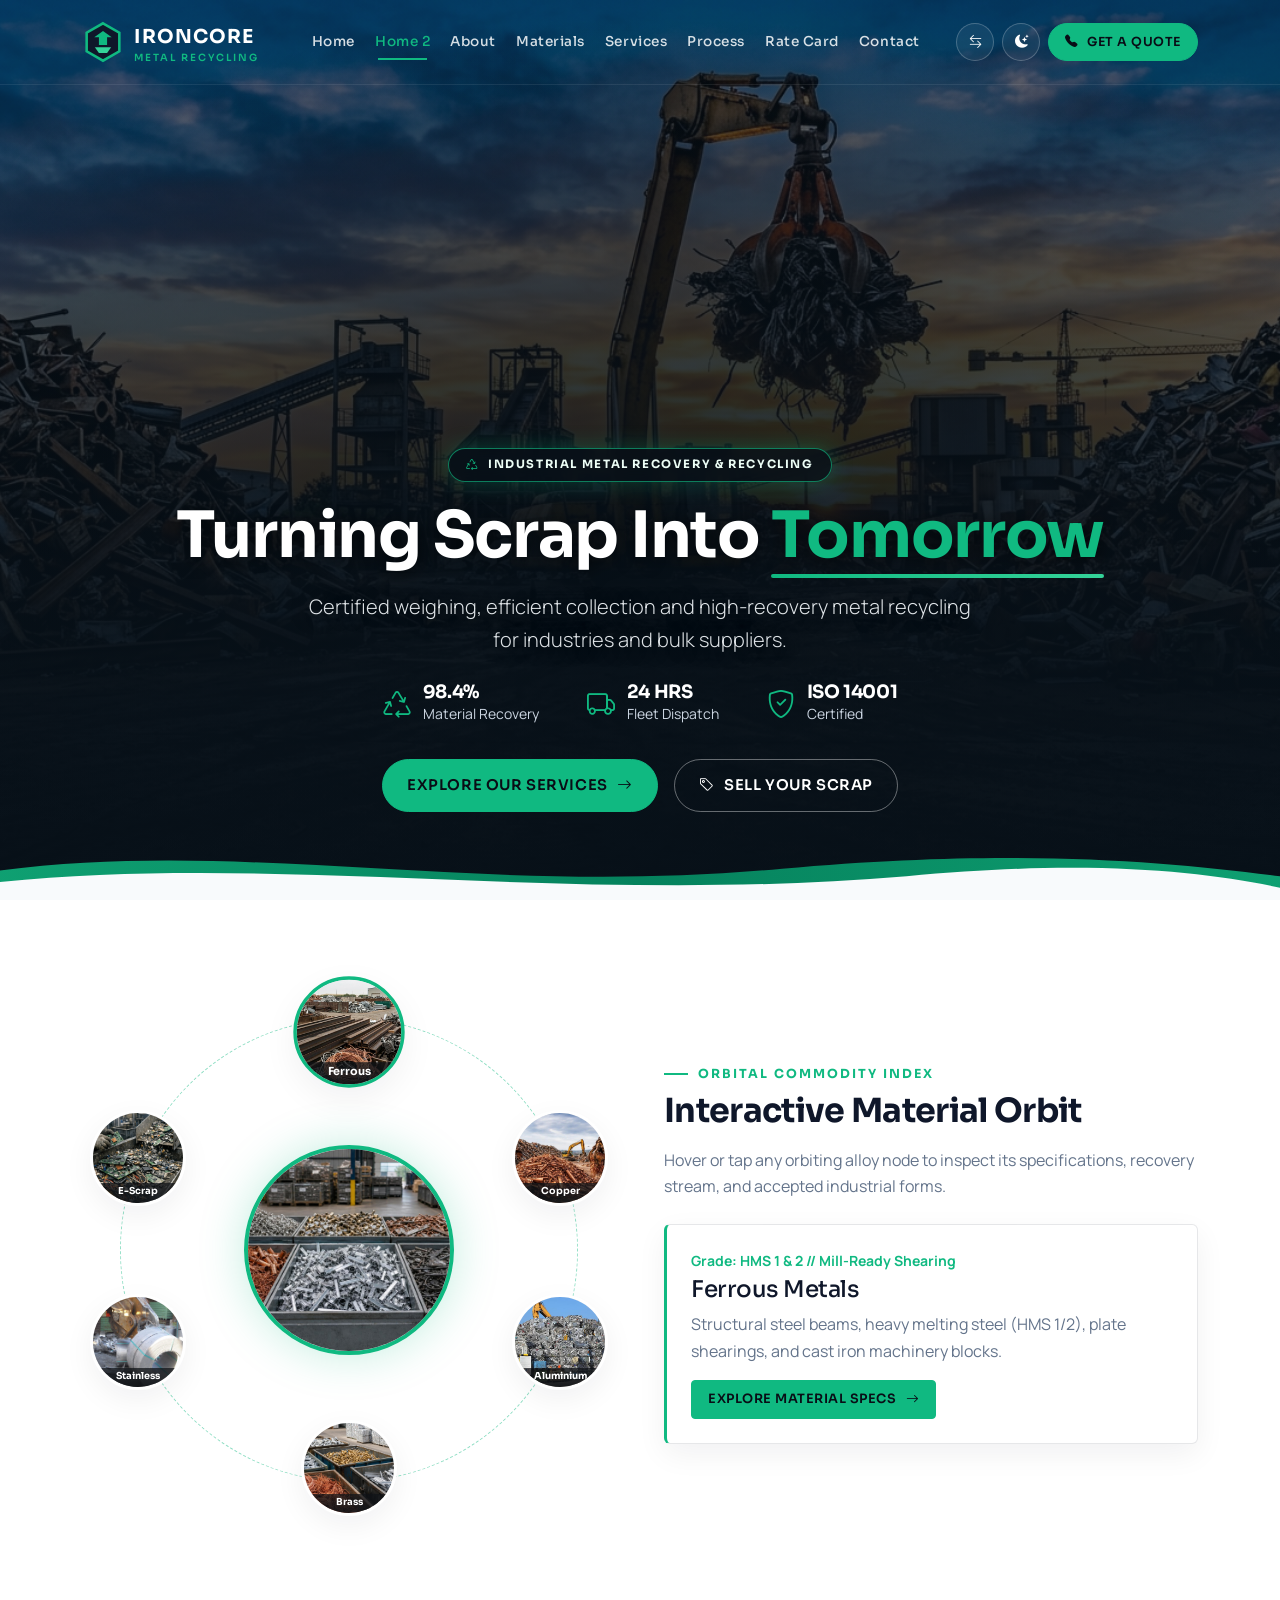
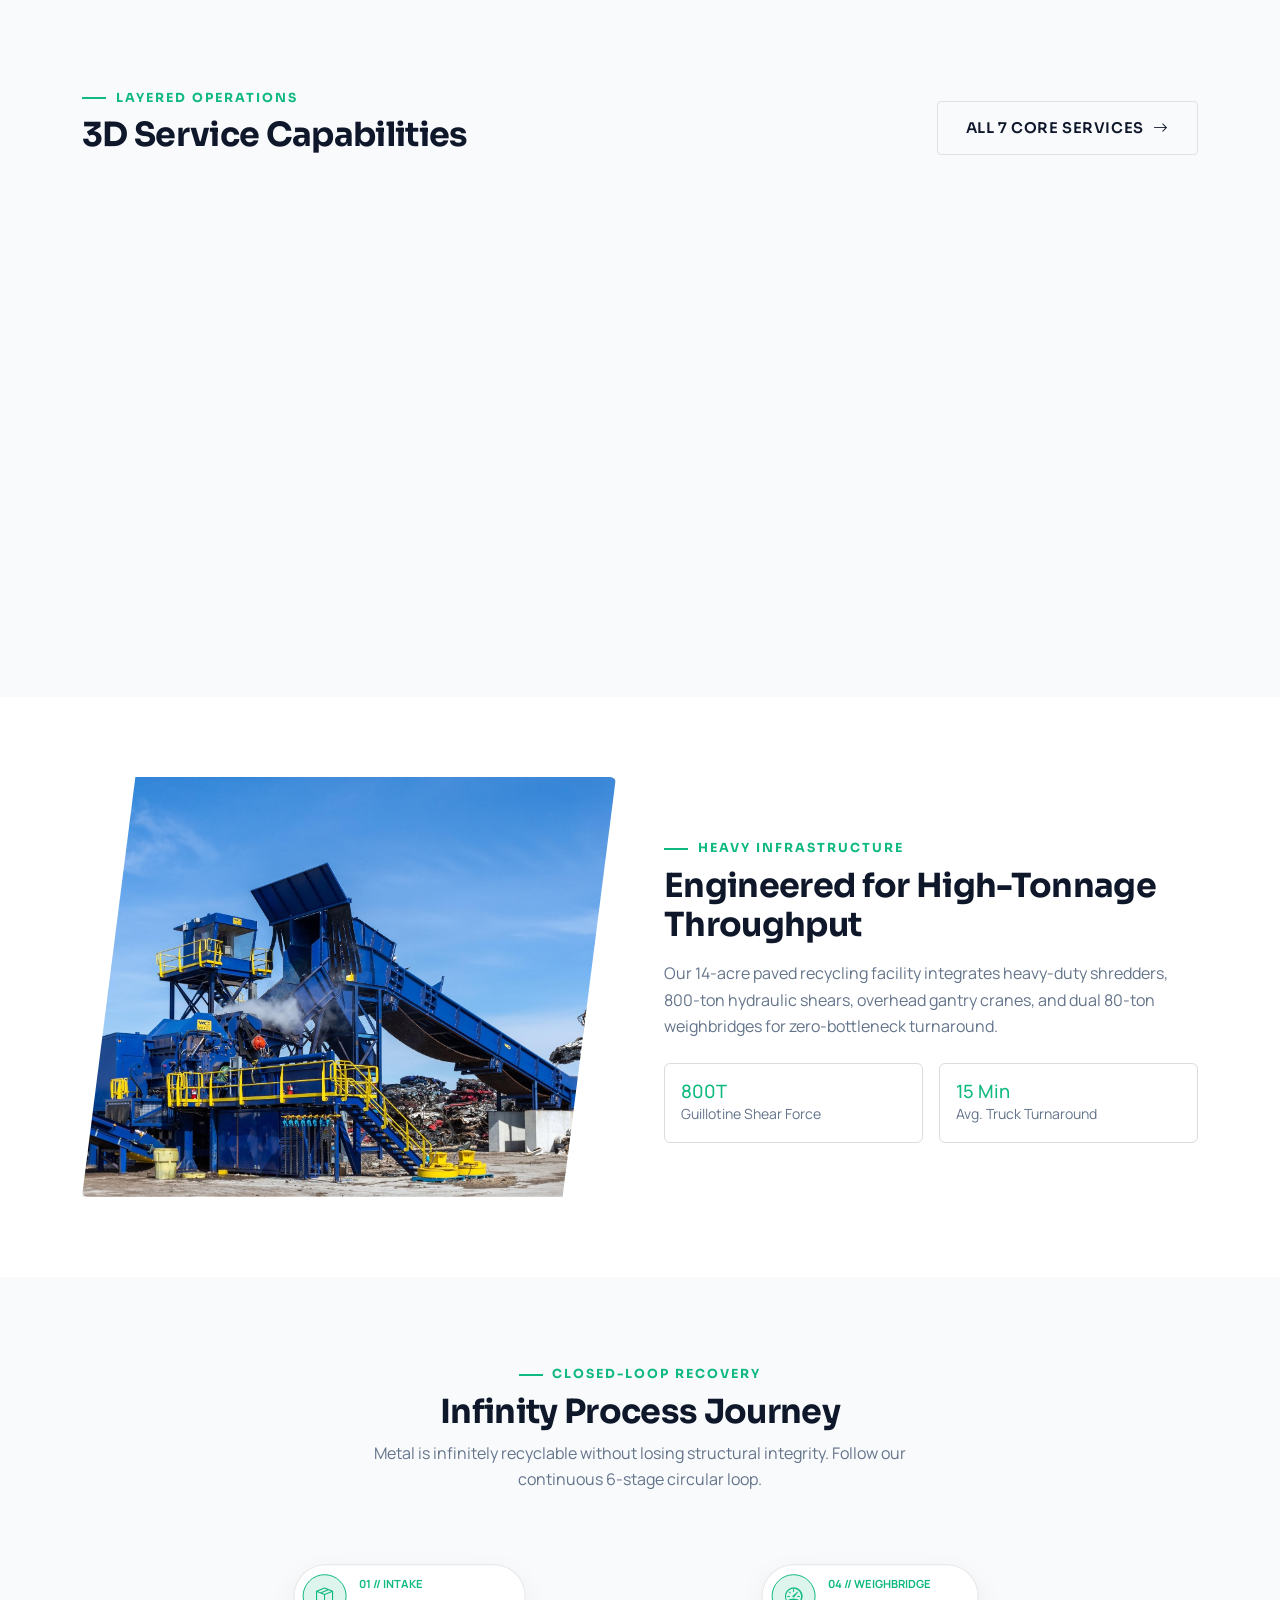
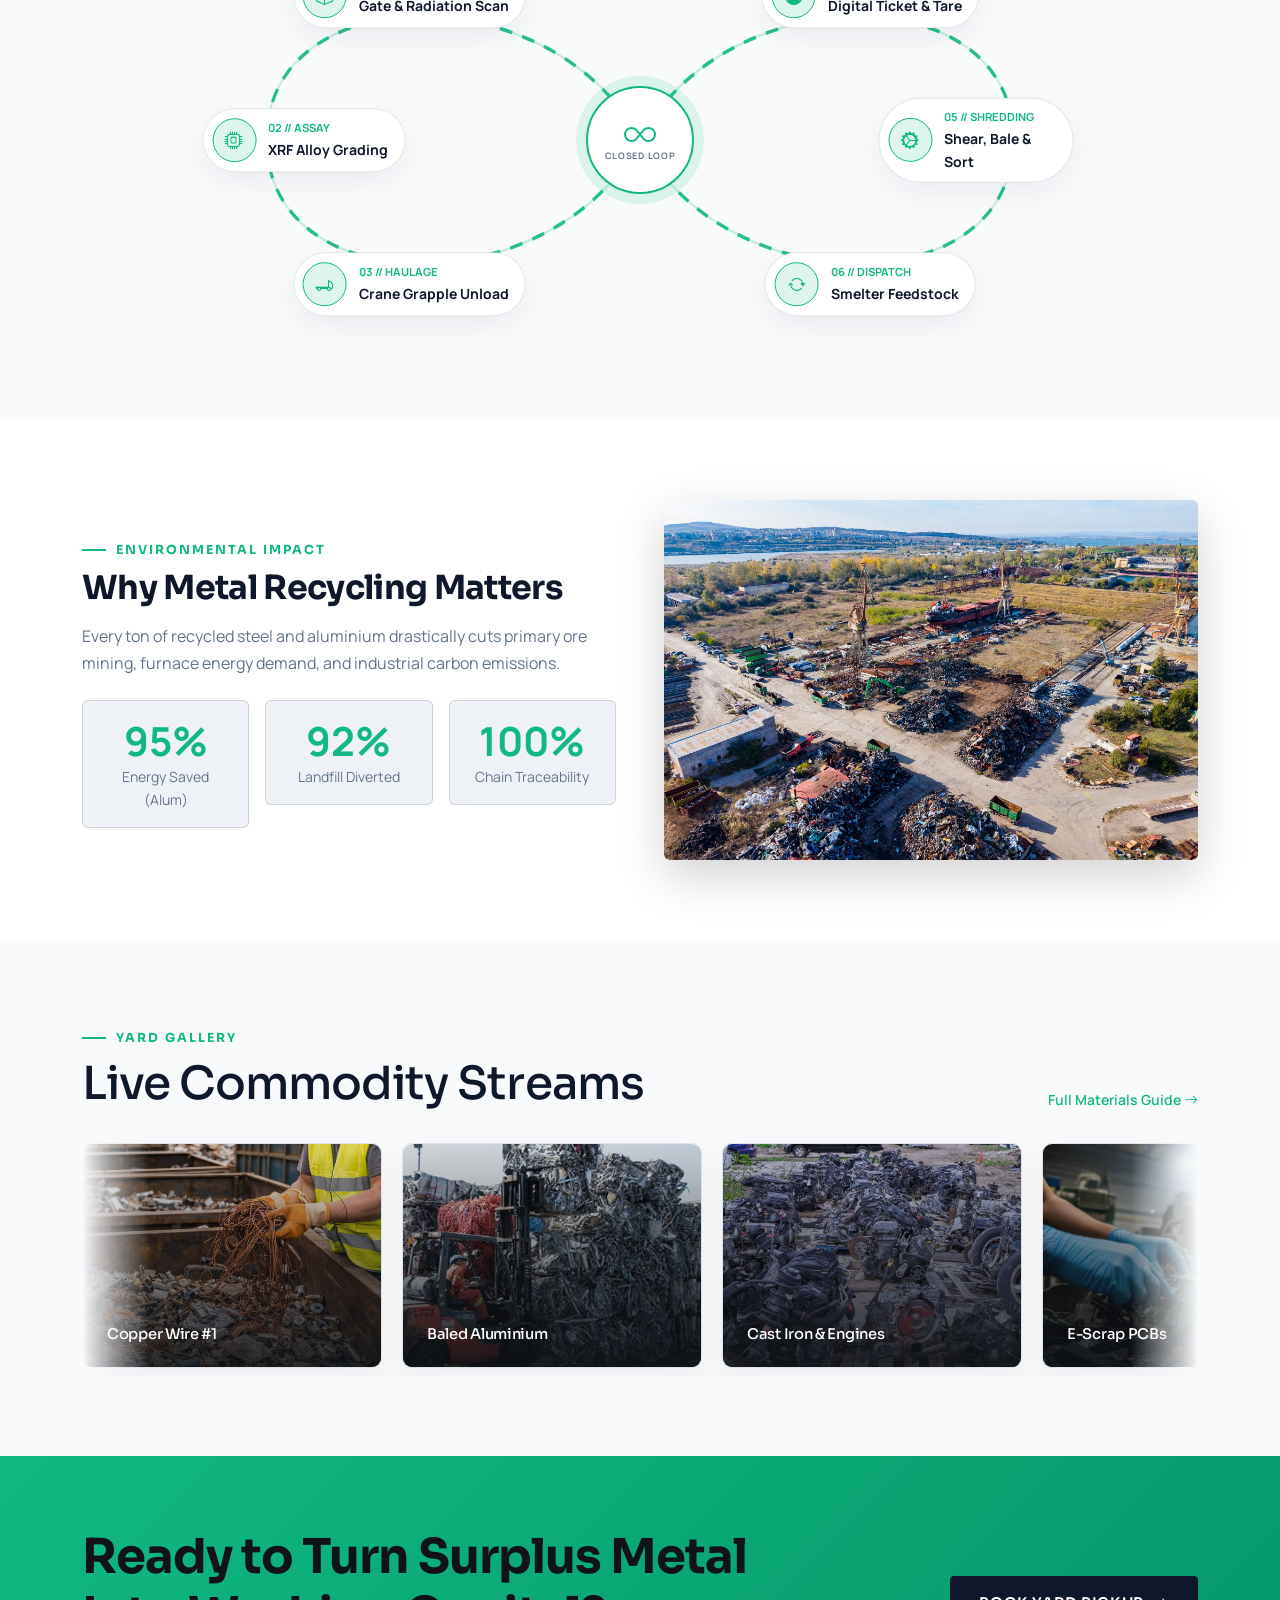
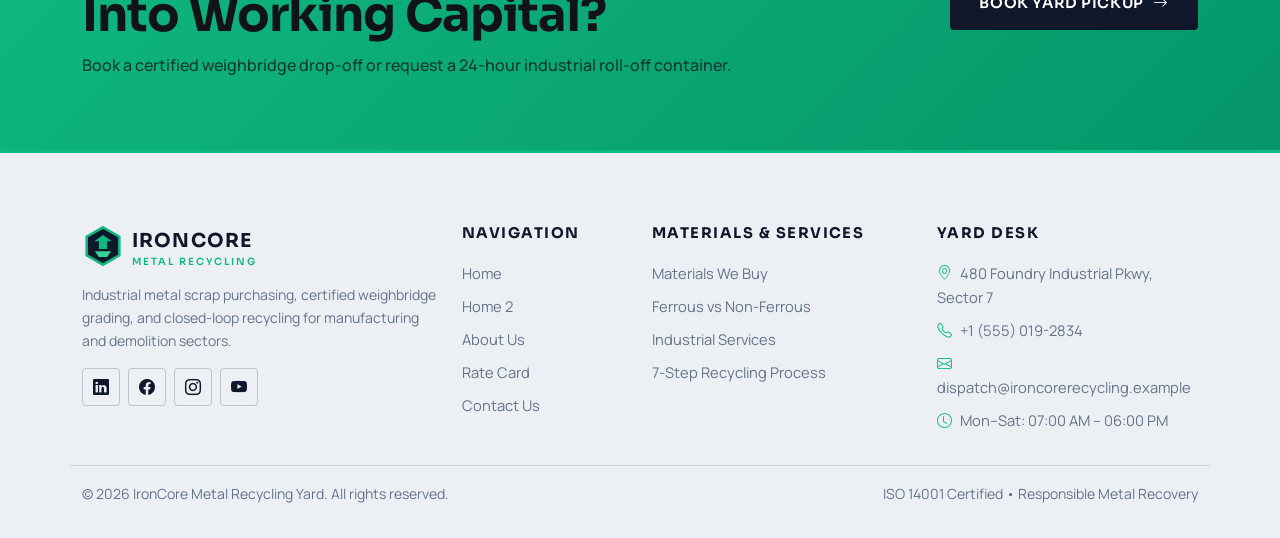
==== commit a119b42f: "1st comit" ====
--- a/home-2.html
+++ b/home-2.html
@@ -230,7 +230,7 @@
         </div>
         <div class="col-md-6 col-lg-4">
           <div class="stacked-card-3d h-100">
-            <img src="assets/images/35.jpg" alt="Metal Baling and Compaction" style="height:320px;width:100%;object-fit:cover;">
+            <img src="assets/images/35.jpg" alt="Metal Baling and Compaction" style="height:260px;width:100%;object-fit:cover;">
             <div class="p-4">
               <span class="small text-orange fw-bold">02 // PROCESSING</span>
               <h3 class="h5 mt-1">High-Density Baling</h3>
@@ -240,7 +240,7 @@
         </div>
         <div class="col-md-6 col-lg-4">
           <div class="stacked-card-3d h-100">
-            <img src="assets/images/48.jpg" alt="Alloy Sorting Bays" style="height:230px;width:100%;object-fit:cover;">
+            <img src="assets/images/48.jpg" alt="Alloy Sorting Bays" style="height:260px;width:100%;object-fit:cover;">
             <div class="p-4">
               <span class="small text-orange fw-bold">03 // GRADING</span>
               <h3 class="h5 mt-1">XRF Alloy Segregation</h3>
--- a/assets/css/style.css
+++ b/assets/css/style.css
@@ -89,6 +89,11 @@
   transition: var(--transition-base);
 }
 
+a:hover,
+a:focus-visible {
+  color: var(--ic-orange);
+}
+
 img {
   max-width: 100%;
   height: auto;
@@ -200,12 +205,21 @@
 }
 
 .btn-orange:hover,
-.btn-orange:focus {
+.btn-orange:focus-visible {
   background-color: var(--ic-orange-hover);
   border-color: var(--ic-orange-hover);
-  color: var(--ic-black);
+  color: var(--ic-white);
   transform: translateY(-2px);
-  box-shadow: 0 10px 24px rgba(16, 185, 129, 0.35);
+  box-shadow: 0 12px 26px rgba(16, 185, 129, 0.42);
+}
+
+.btn-industrial.bg-charcoal:hover,
+.btn-industrial.bg-charcoal:focus-visible {
+  background-color: var(--ic-white) !important;
+  border-color: var(--ic-white);
+  color: var(--ic-charcoal) !important;
+  transform: translateY(-2px);
+  box-shadow: 0 12px 28px rgba(15, 23, 42, 0.28);
 }
 
 .btn-outline-light-ind {
@@ -214,10 +228,13 @@
   border-color: rgba(255, 255, 255, 0.38);
 }
 
-.btn-outline-light-ind:hover {
+.btn-outline-light-ind:hover,
+.btn-outline-light-ind:focus-visible {
   border-color: var(--ic-orange);
-  background-color: rgba(16, 185, 129, 0.12);
+  background-color: rgba(16, 185, 129, 0.18);
   color: var(--ic-white);
+  transform: translateY(-2px);
+  box-shadow: 0 10px 24px rgba(16, 185, 129, 0.25);
 }
 
 .btn-outline-theme {
@@ -226,14 +243,26 @@
   border-color: var(--border-subtle);
 }
 
-.btn-outline-theme:hover {
+.btn-outline-theme:hover,
+.btn-outline-theme:focus-visible {
   border-color: var(--ic-orange);
-  color: var(--ic-orange);
+  background-color: rgba(16, 185, 129, 0.10);
+  color: var(--ic-orange);
+  transform: translateY(-2px);
+  box-shadow: 0 10px 24px rgba(16, 185, 129, 0.18);
+}
+
+@media (max-width: 1199.98px) {
+  .hero-split-h2 .btn-industrial {
+    width: 100%;
+    max-width: 300px;
+  }
 }
 
 @media (max-width: 575.98px) {
   .hero-editorial .btn-industrial,
   .hero-split-h2 .btn-industrial,
+  .hero-h2-cinematic .btn-industrial,
   section .d-flex.flex-wrap > .btn-industrial {
     width: 100%;
     max-width: 300px;
@@ -287,6 +316,15 @@
   background: rgba(15, 23, 42, 0.04);
 }
 
+[data-theme="light"] .ic-navbar.scrolled .ic-icon-btn:hover,
+[data-theme="light"] .ic-navbar.navbar-solid .ic-icon-btn:hover,
+[data-theme="light"] .ic-navbar.scrolled .ic-icon-btn:focus-visible,
+[data-theme="light"] .ic-navbar.navbar-solid .ic-icon-btn:focus-visible {
+  color: var(--ic-orange);
+  border-color: var(--ic-orange);
+  background: rgba(16, 185, 129, 0.12);
+}
+
 [data-theme="light"] .ic-navbar.scrolled .nav-link:hover,
 [data-theme="light"] .ic-navbar.scrolled .nav-link:focus,
 [data-theme="light"] .ic-navbar.scrolled .nav-link.show,
@@ -310,7 +348,8 @@
   color: #0F172A;
 }
 
-.ic-navbar .navbar-brand {
+.ic-navbar .navbar-brand,
+.ic-footer .navbar-brand {
   display: inline-flex;
   align-items: center;
   gap: 0.65rem;
@@ -321,7 +360,8 @@
   letter-spacing: 0.06em;
 }
 
-.ic-navbar .navbar-brand small {
+.ic-navbar .navbar-brand small,
+.ic-footer .navbar-brand small {
   display: block;
   font-size: 0.62rem;
   letter-spacing: 0.2em;
@@ -450,6 +490,24 @@
     border-radius: 6px;
     border: 1px solid rgba(16, 185, 129, 0.25);
     box-shadow: 0 20px 40px rgba(0, 0, 0, 0.5);
+  }
+  [data-theme="light"] .ic-navbar.scrolled .navbar-collapse .nav-link,
+  [data-theme="light"] .ic-navbar.navbar-solid .navbar-collapse .nav-link {
+    color: rgba(255, 255, 255, 0.9);
+  }
+  [data-theme="light"] .ic-navbar.scrolled .navbar-collapse .nav-link:hover,
+  [data-theme="light"] .ic-navbar.scrolled .navbar-collapse .nav-link:focus-visible,
+  [data-theme="light"] .ic-navbar.scrolled .navbar-collapse .nav-link.active,
+  [data-theme="light"] .ic-navbar.navbar-solid .navbar-collapse .nav-link:hover,
+  [data-theme="light"] .ic-navbar.navbar-solid .navbar-collapse .nav-link:focus-visible,
+  [data-theme="light"] .ic-navbar.navbar-solid .navbar-collapse .nav-link.active {
+    color: var(--ic-orange);
+  }
+  [data-theme="light"] .ic-navbar.scrolled .navbar-collapse .ic-icon-btn,
+  [data-theme="light"] .ic-navbar.navbar-solid .navbar-collapse .ic-icon-btn {
+    color: var(--ic-white);
+    border-color: rgba(255, 255, 255, 0.28);
+    background: rgba(255, 255, 255, 0.08);
   }
   .ic-navbar .nav-link.active::after {
     display: none;
@@ -1197,8 +1255,24 @@
 .hero-h2-overlay {
   position: absolute;
   inset: 0;
-  background: linear-gradient(180deg, rgba(7, 16, 24, 0.14) 0%, rgba(7, 16, 24, 0.45) 42%, rgba(7, 16, 24, 0.92) 72%, #071018 100%);
+  background:
+    radial-gradient(ellipse 80% 60% at 50% 62%, rgba(7, 16, 24, 0.78) 0%, rgba(7, 16, 24, 0.35) 70%, transparent 100%),
+    linear-gradient(180deg, rgba(7, 16, 24, 0.55) 0%, rgba(7, 16, 24, 0.62) 45%, rgba(7, 16, 24, 0.94) 76%, #071018 100%);
   z-index: 1;
+}
+
+.hero-h2-cinematic h1,
+.hero-h2-cinematic .lead {
+  text-shadow: 0 2px 18px rgba(0, 0, 0, 0.65);
+}
+
+.hero-h2-cinematic .lead {
+  color: rgba(241, 245, 249, 0.92) !important;
+  opacity: 1 !important;
+}
+
+.hero-h2-cinematic .text-steel {
+  color: #CBD5E1 !important;
 }
 
 .h2-pill-eyebrow {
@@ -1207,10 +1281,11 @@
   gap: 0.5rem;
   padding: 0.4rem 1.1rem;
   border-radius: 50px;
-  background: rgba(16, 185, 129, 0.14);
-  border: 1px solid rgba(16, 185, 129, 0.55);
+  background: rgba(7, 16, 24, 0.72);
+  backdrop-filter: blur(8px);
+  border: 1px solid rgba(16, 185, 129, 0.65);
   box-shadow: 0 0 22px rgba(16, 185, 129, 0.28);
-  color: #E2F8F0;
+  color: #ECFDF5;
   font-family: var(--font-heading);
   font-size: 0.72rem;
   font-weight: 700;
@@ -1433,6 +1508,7 @@
   position: absolute;
   width: 96px;
   height: 96px;
+  padding: 0;
   border-radius: 50%;
   border: 3px solid var(--bg-surface);
   overflow: hidden;
@@ -1458,12 +1534,14 @@
   position: absolute;
   bottom: 0;
   inset-inline: 0;
-  background: rgba(16, 19, 23, 0.82);
+  background: linear-gradient(180deg, rgba(16, 19, 23, 0.72) 0%, rgba(16, 19, 23, 0.92) 100%);
   color: var(--ic-white);
-  font-size: 0.65rem;
+  font-size: 0.6rem;
   font-weight: 700;
+  line-height: 1.1;
   text-align: center;
-  padding: 0.18rem 0.25rem;
+  white-space: nowrap;
+  padding: 0.2rem 0.55rem 0.35rem;
   font-family: var(--font-heading);
 }
 
@@ -1490,8 +1568,12 @@
     height: 130px;
   }
   .orbit-node {
-    width: 68px;
-    height: 68px;
+    width: 74px;
+    height: 74px;
+  }
+  .orbit-node-label {
+    font-size: 0.52rem;
+    padding: 0.16rem 0.4rem 0.28rem;
   }
 }
 
@@ -1558,8 +1640,9 @@
   top: 50%;
   left: 50%;
   transform: translate(-50%, -50%);
-  width: 84px;
-  height: 84px;
+  width: 108px;
+  height: 108px;
+  padding: 0.5rem;
   border-radius: 50%;
   background: var(--bg-surface);
   border: 2px solid var(--ic-orange);
@@ -1567,8 +1650,15 @@
   flex-direction: column;
   align-items: center;
   justify-content: center;
+  text-align: center;
   box-shadow: 0 0 0 10px rgba(16, 185, 129, 0.12);
   z-index: 2;
+}
+
+.infinity-center-core span {
+  font-size: 0.56rem !important;
+  letter-spacing: 0.08em !important;
+  line-height: 1.1;
 }
 
 .infinity-node {
@@ -1614,10 +1704,10 @@
 }
 
 .inf-pos-1 { left: 26%; top: 14%; }
-.inf-pos-2 { left: 10%; top: 50%; }
+.inf-pos-2 { left: 15%; top: 50%; }
 .inf-pos-3 { left: 26%; top: 86%; }
 .inf-pos-4 { left: 74%; top: 14%; }
-.inf-pos-5 { left: 90%; top: 50%; }
+.inf-pos-5 { left: 85%; top: 50%; }
 .inf-pos-6 { left: 74%; top: 86%; }
 
 @media (max-width: 991.98px) {
@@ -2346,6 +2436,14 @@
   transform: translateY(0);
 }
 
+.back-to-top:hover,
+.back-to-top:focus-visible {
+  background: var(--ic-orange-hover);
+  color: var(--ic-white);
+  transform: translateY(-3px);
+  box-shadow: 0 12px 28px rgba(16, 185, 129, 0.45);
+}
+
 /* ==========================================================================
    FOOTER
    ========================================================================== */
@@ -2363,7 +2461,8 @@
 }
 
 [data-theme="light"] .ic-footer h5,
-[data-theme="light"] .ic-footer .text-white {
+[data-theme="light"] .ic-footer .text-white,
+[data-theme="light"] .ic-footer .navbar-brand {
   color: #0F172A !important;
 }
 
@@ -2392,8 +2491,26 @@
   color: var(--ic-steel);
 }
 
-.ic-footer a:hover {
-  color: var(--ic-orange);
+.ic-footer ul a {
+  display: inline-block;
+  position: relative;
+  transition: color 0.25s ease, transform 0.25s ease;
+}
+
+.ic-footer a:hover,
+.ic-footer a:focus-visible {
+  color: var(--ic-orange);
+}
+
+.ic-footer ul a:hover,
+.ic-footer ul a:focus-visible {
+  color: var(--ic-orange);
+  transform: translateX(5px);
+}
+
+html[dir="rtl"] .ic-footer ul a:hover,
+html[dir="rtl"] .ic-footer ul a:focus-visible {
+  transform: translateX(-5px);
 }
 
 .social-pill {
